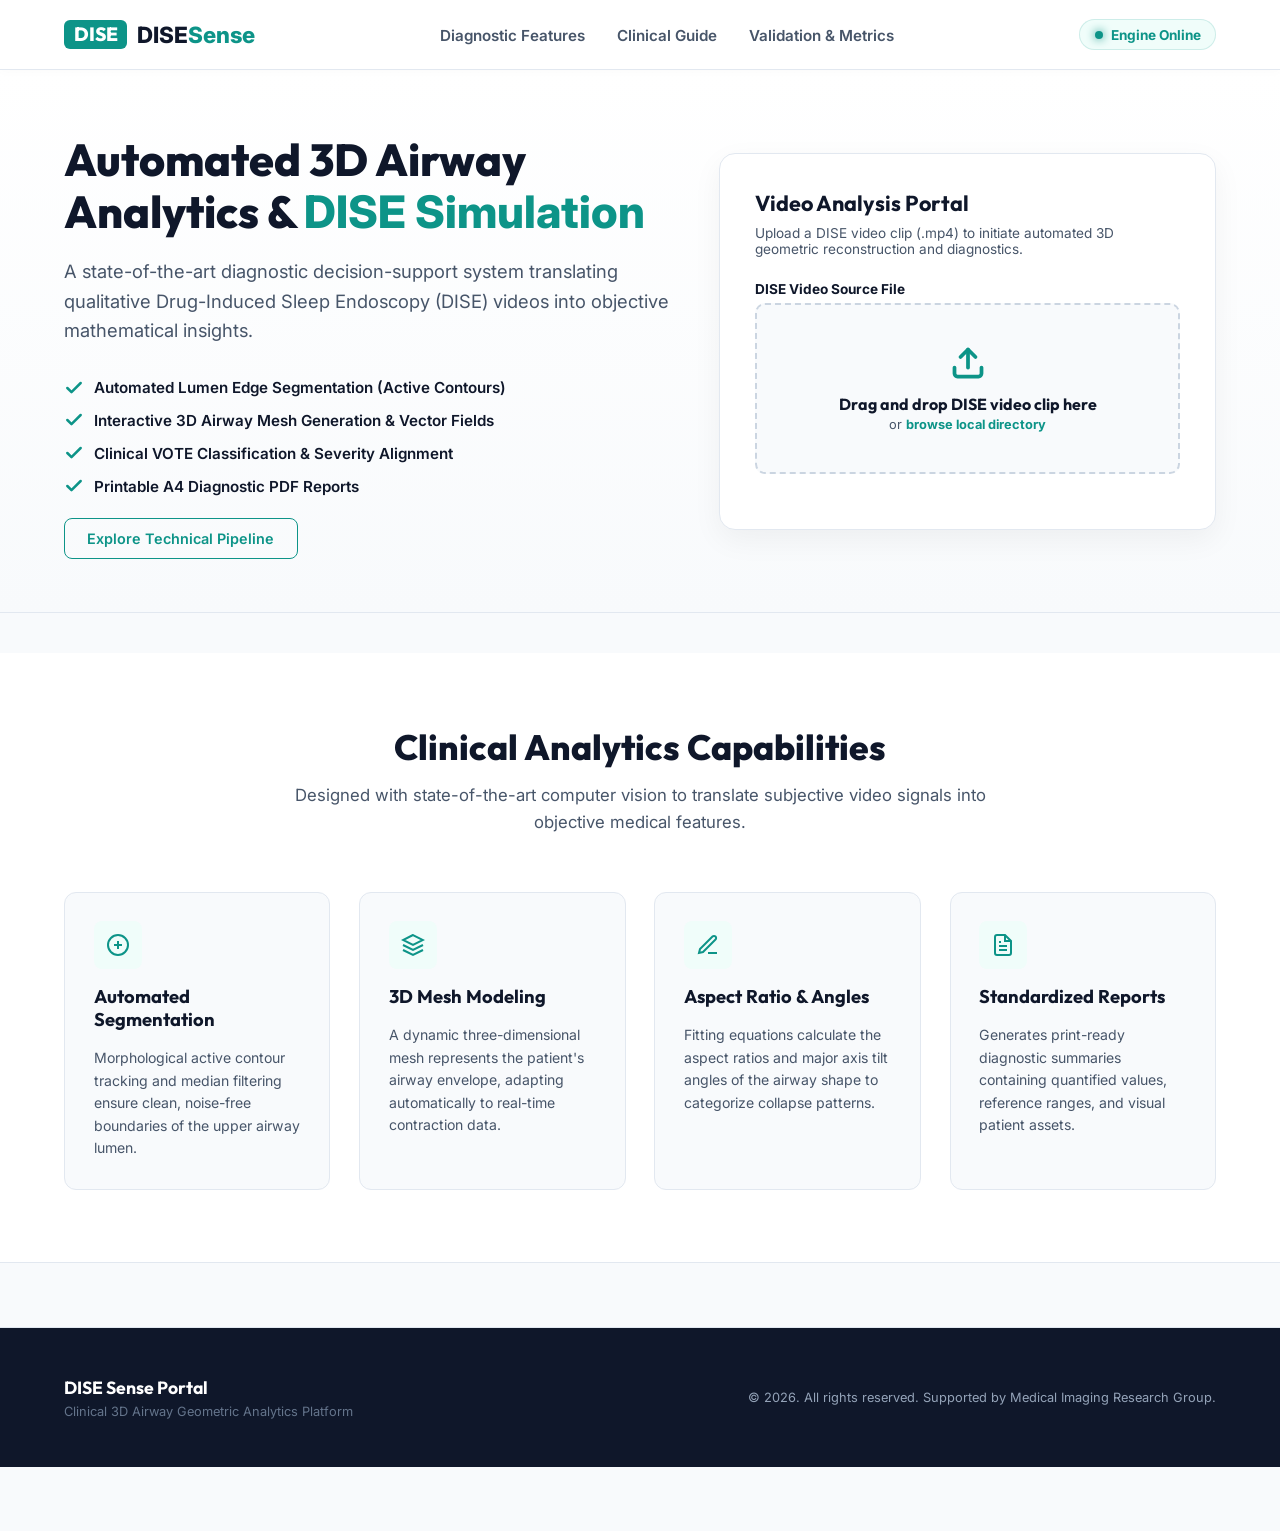
==== index.html @ ac608df7 "First commit" ====
<!DOCTYPE html>
<html lang="en">
<head>
    <meta charset="UTF-8">
    <meta name="viewport" content="width=device-width, initial-scale=1.0">
    <title>DISE Sense - 3D Airway Geometric & Reconstruction Portal</title>
    <!-- Import Google Fonts: Outfit (Brand & Headers) and Inter (Body) -->
    <link href="https://fonts.googleapis.com/css2?family=Outfit:wght@300;400;600;800&family=Inter:wght@300;400;600;700&family=Prompt:wght@300;400;600&display=swap" rel="stylesheet">
    <link rel="stylesheet" href="style.css?v=20260607">
    <!-- Import Three.js and OrbitControls for 3D Rendering -->
    <script src="https://cdnjs.cloudflare.com/ajax/libs/three.js/r128/three.min.js"></script>
    <script src="https://cdn.jsdelivr.net/npm/three@0.128.0/examples/js/controls/OrbitControls.js"></script>
</head>
<body>

    <!-- Header Navbar -->
    <nav class="navbar">
        <div class="container">
            <a href="#" class="logo">
                <div class="logo-icon">DISE</div>
                <div class="logo-text">DISE<span>Sense</span></div>
            </a>
            <ul class="nav-links">
                <li><a href="#services-anchor">Diagnostic Features</a></li>
                <li><a href="visual_guide.html">Clinical Guide</a></li>
                <li><a href="validation.html">Validation & Metrics</a></li>
            </ul>
            <div class="nav-actions">
                <div class="status-badge">
                    <div class="pulse"></div> Engine Online
                </div>
            </div>
        </div>
    </nav>

    <!-- Hero Section with Integrated Upload Calculator -->
    <header class="hero-section">
        <div class="container hero-grid">
            <div class="hero-content">
                <h2>Automated 3D Airway Analytics & <span>DISE Simulation</span></h2>
                <p class="subtitle">
                    A state-of-the-art diagnostic decision-support system translating qualitative Drug-Induced Sleep Endoscopy (DISE) videos into objective mathematical insights.
                </p>
                <ul class="hero-features" style="list-style: none; padding: 0;">
                    <li>
                        <svg width="20" height="20" viewBox="0 0 24 24" fill="none" stroke="currentColor" stroke-width="3" stroke-linecap="round" stroke-linejoin="round">
                            <polyline points="20 6 9 17 4 12"></polyline>
                        </svg>
                        Automated Lumen Edge Segmentation (Active Contours)
                    </li>
                    <li>
                        <svg width="20" height="20" viewBox="0 0 24 24" fill="none" stroke="currentColor" stroke-width="3" stroke-linecap="round" stroke-linejoin="round">
                            <polyline points="20 6 9 17 4 12"></polyline>
                        </svg>
                        Interactive 3D Airway Mesh Generation & Vector Fields
                    </li>
                    <li>
                        <svg width="20" height="20" viewBox="0 0 24 24" fill="none" stroke="currentColor" stroke-width="3" stroke-linecap="round" stroke-linejoin="round">
                            <polyline points="20 6 9 17 4 12"></polyline>
                        </svg>
                        Clinical VOTE Classification & Severity Alignment
                    </li>
                    <li>
                        <svg width="20" height="20" viewBox="0 0 24 24" fill="none" stroke="currentColor" stroke-width="3" stroke-linecap="round" stroke-linejoin="round">
                            <polyline points="20 6 9 17 4 12"></polyline>
                        </svg>
                        Printable A4 Diagnostic PDF Reports
                    </li>
                </ul>
                <div style="margin-top: 1rem;">
                    <a href="#services-anchor" class="btn-outline" style="text-decoration: none;">Explore Technical Pipeline</a>
                </div>
            </div>

            <!-- Upload portal styled as Quote Calculator Card -->
            <div class="calculator-card" id="upload-section">
                <h3>Video Analysis Portal</h3>
                <p class="card-subtitle">Upload a DISE video clip (.mp4) to initiate automated 3D geometric reconstruction and diagnostics.</p>
                
                <div class="form-group">
                    <label>DISE Video Source File</label>
                    <div class="upload-area" id="drop-zone">
                        <div class="upload-icon">
                            <svg width="36" height="36" viewBox="0 0 24 24" fill="none" stroke="currentColor" stroke-width="2.5" stroke-linecap="round" stroke-linejoin="round">
                                <path d="M21 15v4a2 2 0 0 1-2 2H5a2 2 0 0 1-2-2v-4"></path>
                                <polyline points="17 8 12 3 7 8"></polyline>
                                <line x1="12" y1="3" x2="12" y2="15"></line>
                            </svg>
                        </div>
                        <h4>Drag and drop DISE video clip here</h4>
                        <p>or <span>browse local directory</span></p>
                        <input type="file" id="file-input" accept="video/mp4" hidden>
                    </div>
                </div>
            </div>
        </div>
    </header>

    <!-- App Content Wrapper for dynamically shown states -->
    <main class="container" style="margin-top: 2.5rem; margin-bottom: 2.5rem;">
        
        <!-- Processing State Card -->
        <section class="processing-card" id="processing-section">
            <h2 style="text-align: center; margin-bottom: 0.5rem;">Processing DISE Video Scan...</h2>
            <p style="text-align: center; color: var(--text-muted);">Executing morphological contour segmentation, signal smoothing, and 3D mesh calibration.</p>
            
            <div class="progress-container">
                <div class="progress-bar" id="progress-bar"></div>
            </div>

            <ul class="processing-steps">
                <li class="step active" id="step-1">Decompressing video stream and extracting keyframes...</li>
                <li class="step" id="step-2">Scanning dynamic region of interest (ROI) and removing noise artifacts...</li>
                <li class="step" id="step-3">Performing contour tracking, aspect ratio, and angle calculation...</li>
                <li class="step" id="step-4">Compiling 3D mesh segments, generating heatmaps and diagnostic vectors...</li>
            </ul>
        </section>

        <!-- Result Dashboard Card -->
        <section class="result-dashboard" id="result-section">
            <div class="result-header">
                <h2>Clinical Airway Analysis & Visualizations</h2>
                <div style="display: flex; gap: 0.8rem;">
                    <button class="btn-outline" style="border-color: #0d9488; color: #0d9488;" onclick="printReport()">Print Report</button>
                    <button class="btn-primary" onclick="resetApp()">New Analysis</button>
                </div>
            </div>

            <!-- Tab Navigation Bar -->
            <div class="clinical-tabs" id="clinical-tabs">
                <button class="tab-btn active" onclick="switchTab('tab-overview')">2D/3D Comparative View</button>
                <button class="tab-btn" onclick="switchTab('tab-geometry')">Lumen Geometry (Before/After)</button>
                <button class="tab-btn" onclick="switchTab('tab-report')">Geometry Analytics Report</button>
            </div>
            
            <!-- Tab Contents -->
            <div class="tab-contents-container">
                
                <!-- Tab 1: Primary Overview (Comparative 2D/3D View) -->
                <div class="tab-content active" id="tab-overview">
                    <div style="display: grid; grid-template-columns: 1fr 1fr; gap: 1.5rem; margin-bottom: 1.5rem;">
                        <!-- Left: 2D Endoscopy View -->
                        <div class="detail-card" style="background: #ffffff; display: flex; flex-direction: column;">
                            <h3>2D Endoscopy View</h3>
                            <div class="img-wrapper animated-wrapper" style="position: relative; border-radius: 8px; overflow: hidden; background: #000; display: flex; justify-content: center; align-items: center; height: 320px;">
                                <img src="" id="gif-animation" alt="Collapse Sequence" style="height: 100%; width: auto; object-fit: contain;">
                                <div class="img-badge play-badge" style="position: absolute; bottom: 10px; left: 10px; background: rgba(13, 148, 136, 0.95); color: white; padding: 0.3rem 0.8rem; border-radius: 20px; font-size: 0.75rem; font-weight: bold; z-index: 10;">AI 2D Contour Overlay</div>
                            </div>
                            <div style="display: flex; gap: 0.8rem; justify-content: center; margin-top: 1rem; font-size: 0.72rem; flex-wrap: wrap;">
                                <span style="display: flex; align-items: center; gap: 4px; background: #f0fdfa; color: #0f766e; padding: 3px 8px; border-radius: 6px; font-weight: 600; border: 1px solid #ccfbf1;">🟢 Airway Contour</span>
                                <span style="display: flex; align-items: center; gap: 4px; background: #fef9c3; color: #854d0e; padding: 3px 8px; border-radius: 6px; font-weight: 600; border: 1px solid #fef08a;">🟡 Fitted Ellipse</span>
                                <span style="display: flex; align-items: center; gap: 4px; background: #fef2f2; color: #991b1b; padding: 3px 8px; border-radius: 6px; font-weight: 600; border: 1px solid #fca5a5;">🔴 Centroid</span>
                            </div>
                        </div>
                        
                        <!-- Right: 3D Airway View -->
                        <div class="detail-card" style="background: #ffffff; display: flex; flex-direction: column;">
                            <h3>Dynamic 3D Airway Model</h3>
                            <div class="canvas-3d-wrapper">
                                <div id="canvas-3d"></div>
                                <div id="three-slice-info">Active Frame: -</div>
                            </div>
                            <div style="display: grid; grid-template-columns: 1fr 1fr; gap: 0.4rem 0.8rem; margin-top: 1rem; font-size: 0.72rem;">
                                <div style="display: flex; align-items: center; gap: 6px; background: #f8fafc; padding: 3px 6px; border-radius: 4px; border: 1px solid #e2e8f0; font-weight: 500;">
                                    <span style="display: inline-block; width: 10px; height: 10px; border: 1px solid #94a3b8; background: #f1f5f9; border-radius: 2px;"></span>
                                    <span>Max-Open Reference Envelope</span>
                                </div>
                                <div style="display: flex; align-items: center; gap: 6px; background: #f0fdfa; padding: 3px 6px; border-radius: 4px; border: 1px solid #ccfbf1; font-weight: 500;">
                                    <span style="display: inline-block; width: 10px; height: 10px; background: linear-gradient(135deg, #14b8a6, #ef4444); border-radius: 2px;"></span>
                                    <span>Collapse Level Heatmap</span>
                                </div>
                                <div style="display: flex; align-items: center; gap: 6px; background: #ecfeff; padding: 3px 6px; border-radius: 4px; border: 1px solid #a5f3fc; font-weight: 500;">
                                    <span style="display: inline-block; width: 10px; height: 10px; background: #00f5ff; border-radius: 2px; border: 1px solid #00c2cc;"></span>
                                    <span>Current Active Plane (Cyan Ring)</span>
                                </div>
                                <div style="display: flex; align-items: center; gap: 6px; background: #fef2f2; padding: 3px 6px; border-radius: 4px; border: 1px solid #fca5a5; font-weight: 500;">
                                    <span style="display: inline-block; width: 10px; height: 10px; background: #ef4444; border-radius: 2px;"></span>
                                    <span>Collapse Vector Fields</span>
                                </div>
                            </div>
                        </div>
                    </div>
                    
                    <!-- Playback Controls -->
                    <div class="playback-controls">
                        <button id="btn-play-pause">Pause</button>
                        <div style="flex: 1; display: flex; align-items: center; gap: 0.8rem;">
                            <span style="font-size: 0.75rem; color: var(--text-muted); font-family: monospace;" id="time-start">1</span>
                            <input type="range" id="timeline-slider" min="0" max="39" value="0">
                            <span style="font-size: 0.75rem; color: var(--text-muted); font-family: monospace;" id="time-end">40</span>
                        </div>
                        <select id="select-speed">
                            <option value="160">0.5x Playback Speed</option>
                            <option value="80" selected>1.0x Playback Speed</option>
                            <option value="40">2.0x Playback Speed</option>
                        </select>
                    </div>
                    
                    <!-- Bottom Row: Quantitative Metrics Card -->
                    <div style="margin-top: 1.5rem;">
                        <div class="detail-card" style="background: #ffffff; padding: 1.5rem;">
                            <h3>Key Diagnostic Metrics</h3>
                            <div style="display: flex; justify-content: space-between; margin-top: 0.8rem; gap: 1.5rem; flex-wrap: wrap;">
                                <div style="text-align: center; flex: 1; min-width: 150px;">
                                    <div style="font-size: 0.85rem; color: var(--text-muted); font-weight: 600;">Airway Area Reduction</div>
                                    <div id="val-reduction" style="font-size: 2.5rem; font-weight: 800; color: var(--primary); margin-top: 0.4rem;">--%</div>
                                    <div id="val-severity" style="font-size: 0.75rem; margin-top: 8px; border-radius: 4px; padding: 4px 10px; display: inline-block; font-weight: bold;"></div>
                                </div>
                                <div style="text-align: center; flex: 1; min-width: 150px; border-left: 1px solid var(--card-border);">
                                    <div style="font-size: 0.85rem; color: var(--text-muted); font-weight: 600;">Minimum Lumen Area</div>
                                    <div id="val-lumen" style="font-size: 2.5rem; font-weight: 800; color: #0f766e; margin-top: 0.4rem;">-- px²</div>
                                    <div style="font-size: 0.7rem; color: #64748b; margin-top: 8px;">*Calibrated relative to sensor depth</div>
                                </div>
                            </div>
                        </div>
                    </div>
                </div>

                <!-- Tab 2: Lumen Geometry (Before/After Slider) -->
                <div class="tab-content" id="tab-geometry">
                    <div class="dashboard-grid">
                        <div class="visual-column">
                            <div class="detail-card" style="background: #ffffff;">
                                <h3>Cross-Sectional Compare (Before / After)</h3>
                                <div class="slider-wrapper">
                                    <div class="slider-image-container">
                                        <div style="position: absolute; top: 12px; left: 12px; background: rgba(13, 148, 136, 0.95); color: white; z-index: 10; font-weight: bold; padding: 0.3rem 0.8rem; border-radius: 20px; font-size: 0.75rem; backdrop-filter: blur(4px);">
                                            Max Open (ก่อนยุบตัว)
                                        </div>
                                        <div style="position: absolute; top: 12px; right: 12px; background: var(--danger); color: white; z-index: 10; font-weight: bold; padding: 0.3rem 0.8rem; border-radius: 20px; font-size: 0.75rem; backdrop-filter: blur(4px);">
                                            Max Collapse (ขณะยุบตัว)
                                        </div>
                                        <img src="" id="result-img" class="base-image">
                                        <img src="" id="collapse-img" class="collapse-image">
                                        <img src="" id="heatmap-img" class="heatmap-image">
                                        <img src="" id="contour-img" class="contour-image">
                                        <input type="range" min="0" max="100" value="0" class="slider-control" id="xai-slider">
                                        <div class="slider-line"></div>
                                    </div>
                                    <div class="slider-labels">
                                        <span>Max Open (ก่อนยุบตัว)</span>
                                        <span>เลื่อนแกนจับเพื่อเปรียบเทียบลักษณะรูปทรง</span>
                                        <span>Max Collapse (ขณะยุบตัว)</span>
                                    </div>
                                </div>
                                <div style="display: flex; justify-content: center; gap: 1.5rem; font-size: 0.85rem; color: var(--text-muted); margin-top: 1rem;">
                                    <label style="cursor: pointer; display: flex; align-items: center; gap: 0.4rem;">
                                        <input type="checkbox" id="toggle-heatmap" checked style="width: auto;"> Show Depth Heatmap
                                    </label>
                                    <label style="cursor: pointer; display: flex; align-items: center; gap: 0.4rem;">
                                        <input type="checkbox" id="toggle-contour" checked style="width: auto;"> Show Contour & Ellipse
                                    </label>
                                </div>
                            </div>
                        </div>
                        
                        <div class="analysis-column">
                            <div class="detail-card" style="background: #ffffff;">
                                <h3>3-Phase Cross-Section Profiles</h3>
                                <div style="background: var(--bg-light); border: 1px solid var(--card-border); border-radius: 12px; padding: 1rem; margin-top: 0.5rem;">
                                    <div style="display: grid; grid-template-columns: repeat(3, 1fr); gap: 0.6rem; text-align: center;">
                                        <div style="background: #ffffff; border: 1px solid var(--card-border); padding: 0.5rem; border-radius: 8px;">
                                            <div style="font-size: 0.7rem; font-weight: 700; color: #0d9488; margin-bottom: 0.3rem;">Max Open</div>
                                            <div style="width: 100%; aspect-ratio: 1; display: flex; align-items: center; justify-content: center; background: var(--bg-light); border-radius: 6px; border: 1px solid var(--card-border); overflow: hidden;">
                                                <canvas id="canvas-phase-max" width="150" height="150" style="width: 100%; height: 100%;"></canvas>
                                            </div>
                                            <div id="phase-area-max" style="font-size: 0.8rem; font-weight: bold; color: #0d9488; margin-top: 0.4rem; font-family: monospace;">-- px²</div>
                                        </div>
                                        <div style="background: #ffffff; border: 1px solid var(--card-border); padding: 0.5rem; border-radius: 8px;">
                                            <div style="font-size: 0.7rem; font-weight: 700; color: #d97706; margin-bottom: 0.3rem;">Transition</div>
                                            <div style="width: 100%; aspect-ratio: 1; display: flex; align-items: center; justify-content: center; background: var(--bg-light); border-radius: 6px; border: 1px solid var(--card-border); overflow: hidden;">
                                                <canvas id="canvas-phase-mid" width="150" height="150" style="width: 100%; height: 100%;"></canvas>
                                            </div>
                                            <div id="phase-area-mid" style="font-size: 0.8rem; font-weight: bold; color: #d97706; margin-top: 0.4rem; font-family: monospace;">-- px²</div>
                                        </div>
                                        <div style="background: #ffffff; border: 1px solid var(--card-border); padding: 0.5rem; border-radius: 8px;">
                                            <div style="font-size: 0.7rem; font-weight: 700; color: var(--danger); margin-bottom: 0.3rem;">Max Collapse</div>
                                            <div style="width: 100%; aspect-ratio: 1; display: flex; align-items: center; justify-content: center; background: var(--bg-light); border-radius: 6px; border: 1px solid var(--card-border); overflow: hidden;">
                                                <canvas id="canvas-phase-min" width="150" height="150" style="width: 100%; height: 100%;"></canvas>
                                            </div>
                                            <div id="phase-area-min" style="font-size: 0.8rem; font-weight: bold; color: var(--danger); margin-top: 0.4rem; font-family: monospace;">-- px²</div>
                                        </div>
                                    </div>
                                </div>
                            </div>
                            
                            <!-- Area Signal Canvas -->
                            <div class="detail-card" style="background: #ffffff; margin-top: 1rem;">
                                <h3>Lumen Area Breathing Signal</h3>
                                <div style="background: var(--bg-light); border: 1px solid var(--card-border); border-radius: 12px; padding: 1rem; margin-top: 0.5rem;">
                                    <div style="position: relative; width: 100%; height: 120px; background: #ffffff; border: 1px solid var(--card-border); border-radius: 6px;">
                                        <canvas id="canvas-breathing-signal" style="width: 100%; height: 100%; display: block;"></canvas>
                                    </div>
                                    <div style="display: flex; justify-content: space-between; font-size: 0.72rem; color: var(--text-muted); margin-top: 0.5rem; font-family: monospace;">
                                        <span style="font-weight: bold; color: #0d9488;">Expiration (Open)</span>
                                        <span>Frame: <strong id="signal-active-frame" style="color: var(--primary);">1</strong> / 40</span>
                                        <span style="font-weight: bold; color: var(--danger);">Inspiration (Collapse)</span>
                                    </div>
                                </div>
                            </div>
                        </div>
                    </div>
                </div>

                <!-- Tab 3: Clinical Report & Academic Reasoning -->
                <div class="tab-content" id="tab-report">
                    <div id="borderline-warning" class="warning-alert" style="display: none; background: #fffbeb; border: 1px solid #f59e0b; color: #b45309; padding: 1rem; border-radius: 8px; font-size: 0.85rem; margin-bottom: 1.5rem; font-weight: bold;">
                        ⚠️ ข้อควรระวังทางเรขาคณิต: ค่าความเชื่อมั่นต่ำกว่า 60% สรีระทางเดินหายใจอาจก้ำกึ่งหรือมีรูปร่างไม่ชัดเจน กรุณาประเมินตามประเด็นของแพทย์
                    </div>
                    
                    <div class="dashboard-grid">
                        <div class="analysis-column" style="display: flex; flex-direction: column; gap: 1.5rem;">
                            <!-- Classification Results -->
                            <div class="detail-card" style="border-left: 4px solid var(--primary); background: #ffffff;">
                                <h3>Geometric Classification</h3>
                                <div class="collapse-type" id="geom-collapse-type">Concentric</div>
                                <div class="confidence-bar-container">
                                    <div class="confidence-value" id="geom-confidence-value">AI Confidence: 0%</div>
                                    <div class="mini-progress-bg">
                                        <div class="mini-progress-fill" id="geom-progress-fill"></div>
                                    </div>
                                </div>
                            </div>
                            
                            <!-- Area reduction table -->
                            <div class="detail-card" style="background: #ffffff;">
                                <h3>Quantitative Airway Summary</h3>
                                <div style="display: flex; flex-direction: column; gap: 0.6rem; font-size: 0.88rem; margin-top: 0.5rem;">
                                    <div style="display: flex; justify-content: space-between; border-bottom: 1px solid var(--card-border); padding-bottom: 0.4rem;">
                                        <span style="color: var(--text-muted); font-weight: 500;">Airway Area Reduction:</span>
                                        <strong id="val-reduction-report" style="color: var(--primary);">--%</strong>
                                    </div>
                                    <div style="display: flex; justify-content: space-between; padding-bottom: 0.4rem;">
                                        <span style="color: var(--text-muted); font-weight: 500;">Minimum Lumen Area:</span>
                                        <strong id="val-lumen-report" style="color: #0f766e;">-- px²</strong>
                                    </div>
                                </div>
                            </div>

                            <!-- Clinical Database Reference Comparison -->
                            <div class="detail-card" id="clinical-reference-card" style="display: none; border-left: 4px solid #0f766e; background: #ffffff; padding: 1.2rem;">
                                <h3>Physician Consensus Comparison</h3>
                                <p class="card-subtitle" style="margin-bottom: 0.8rem; font-size: 0.75rem;">เปรียบเทียบผลลัพธ์คำนวณจริงของ AI กับประวัติเฉลยของแพทย์ (Gold Standard)</p>
                                <div style="display: flex; flex-direction: column; gap: 0.5rem; font-size: 0.85rem;">
                                    <div style="display: flex; justify-content: space-between; border-bottom: 1px dashed #e2e8f0; padding-bottom: 0.3rem;">
                                        <span style="color: var(--text-muted);">ผลแพทย์ (Physicians VOTE):</span>
                                        <strong id="ref-physician-class" style="color: #0f766e;">--</strong>
                                    </div>
                                    <div style="display: flex; justify-content: space-between; border-bottom: 1px dashed #e2e8f0; padding-bottom: 0.3rem;">
                                        <span style="color: var(--text-muted);">ระดับความรุนแรง (Severity):</span>
                                        <strong id="ref-physician-degree" style="color: #0f766e;">--</strong>
                                    </div>
                                    <div style="display: flex; justify-content: space-between; border-bottom: 1px dashed #e2e8f0; padding-bottom: 0.3rem;">
                                        <span style="color: var(--text-muted);">สัดส่วนบีบตีบ (GT Reduction):</span>
                                        <strong id="ref-physician-reduction" style="color: #0f766e;">--%</strong>
                                    </div>
                                    <div style="display: flex; flex-direction: column; gap: 0.3rem; margin-top: 0.4rem; background: #f0fdfa; border: 1px solid #ccfbf1; padding: 0.6rem; border-radius: 6px;">
                                        <span style="font-weight: 600; font-size: 0.75rem; color: #0f766e;">🩺 บันทึกทางคลินิกอ้างอิง:</span>
                                        <p id="ref-physician-reasoning" style="font-size: 0.75rem; line-height: 1.4; color: #1e293b; margin: 0; white-space: pre-line;"></p>
                                    </div>
                                </div>
                            </div>

                            <div class="detail-card" id="clinical-reference-empty" style="border-left: 4px solid #94a3b8; background: #ffffff; padding: 1.2rem;">
                                <h3>Physician Consensus Comparison</h3>
                                <p class="card-subtitle" style="margin-bottom: 0.4rem; font-size: 0.75rem;">เปรียบเทียบผลลัพธ์คำนวณจริงของ AI กับประวัติเฉลยของแพทย์</p>
                                <div style="background: #f8fafc; border: 1px solid #e2e8f0; border-radius: 6px; padding: 0.8rem; text-align: center; font-size: 0.8rem; color: #64748b;">
                                    👤 เคสคนไข้ใหม่ (ไม่อยู่ในระบบสแกนฐานข้อมูล 30 เคสอ้างอิง)
                                </div>
                            </div>
                        </div>

                        <!-- Academic Reasoning Card -->
                        <div class="analysis-column">
                            <div class="detail-card reasoning-card" style="background: var(--primary-light); border: 1px solid rgba(13, 148, 136, 0.2); min-height: 250px; display: flex; flex-direction: column; height: 100%;">
                                <h3>Geometric Rationale</h3>
                                <p id="clinical-reasoning" class="reasoning-text" style="white-space: pre-line; line-height: 1.6; font-size: 0.92rem; color: var(--text-dark); flex: 1;">รอการวิเคราะห์...</p>
                            </div>
                        </div>
                    </div>

                    <!-- Print CTA Button -->
                    <div style="margin-top: 2rem; text-align: center;">
                        <button class="btn-primary" onclick="printReport()" style="width: 100%; max-width: 450px; padding: 1.1rem; font-size: 1.05rem;">
                            <svg width="20" height="20" viewBox="0 0 24 24" fill="none" stroke="currentColor" stroke-width="2.5" stroke-linecap="round" stroke-linejoin="round" style="margin-right: 0.4rem;">
                                <polyline points="6 9 6 2 18 2 18 9"></polyline>
                                <path d="M6 18H4a2 2 0 0 1-2-2v-5a2 2 0 0 1 2-2h16a2 2 0 0 1 2 2v5a2 2 0 0 1-2 2h-2"></path>
                                <rect x="6" y="14" width="12" height="8"></rect>
                            </svg>
                            Print Official Clinical Report (A4)
                        </button>
                    </div>
                </div>
            </div>
        </section>
    </main>

    <!-- Capabilities / Services Section inspired by SparkleClean -->
    <section class="services-section" id="services-anchor">
        <div class="container">
            <div class="section-header">
                <h2>Clinical Analytics Capabilities</h2>
                <p>Designed with state-of-the-art computer vision to translate subjective video signals into objective medical features.</p>
            </div>
            
            <div class="services-grid">
                <!-- Card 1 -->
                <div class="service-card">
                    <div class="service-icon-box">
                        <svg width="24" height="24" viewBox="0 0 24 24" fill="none" stroke="currentColor" stroke-width="2">
                            <circle cx="12" cy="12" r="10"></circle>
                            <line x1="12" y1="8" x2="12" y2="16"></line>
                            <line x1="8" y1="12" x2="16" y2="12"></line>
                        </svg>
                    </div>
                    <h3>Automated Segmentation</h3>
                    <p>Morphological active contour tracking and median filtering ensure clean, noise-free boundaries of the upper airway lumen.</p>
                </div>
                
                <!-- Card 2 -->
                <div class="service-card">
                    <div class="service-icon-box">
                        <svg width="24" height="24" viewBox="0 0 24 24" fill="none" stroke="currentColor" stroke-width="2">
                            <polygon points="12 2 2 7 12 12 22 7 12 2"></polygon>
                            <polyline points="2 17 12 22 22 17"></polyline>
                            <polyline points="2 12 12 17 22 12"></polyline>
                        </svg>
                    </div>
                    <h3>3D Mesh Modeling</h3>
                    <p>A dynamic three-dimensional mesh represents the patient's airway envelope, adapting automatically to real-time contraction data.</p>
                </div>
                
                <!-- Card 3 -->
                <div class="service-card">
                    <div class="service-icon-box">
                        <svg width="24" height="24" viewBox="0 0 24 24" fill="none" stroke="currentColor" stroke-width="2">
                            <path d="M12 20h9"></path>
                            <path d="M16.5 3.5a2.121 2.121 0 0 1 3 3L7 19l-4 1 1-4L16.5 3.5z"></path>
                        </svg>
                    </div>
                    <h3>Aspect Ratio & Angles</h3>
                    <p>Fitting equations calculate the aspect ratios and major axis tilt angles of the airway shape to categorize collapse patterns.</p>
                </div>
                
                <!-- Card 4 -->
                <div class="service-card">
                    <div class="service-icon-box">
                        <svg width="24" height="24" viewBox="0 0 24 24" fill="none" stroke="currentColor" stroke-width="2">
                            <path d="M14 2H6a2 2 0 0 0-2 2v16a2 2 0 0 0 2 2h12a2 2 0 0 0 2-2V8z"></path>
                            <polyline points="14 2 14 8 20 8"></polyline>
                            <line x1="16" y1="13" x2="8" y2="13"></line>
                            <line x1="16" y1="17" x2="8" y2="17"></line>
                            <polyline points="10 9 9 9 8 9"></polyline>
                        </svg>
                    </div>
                    <h3>Standardized Reports</h3>
                    <p>Generates print-ready diagnostic summaries containing quantified values, reference ranges, and visual patient assets.</p>
                </div>
            </div>
        </div>
    </section>

    <!-- Footer Section -->
    <footer class="footer">
        <div class="container">
            <div>
                <p style="font-weight: bold; color: white; margin-bottom: 0.3rem; font-size: 1.1rem; font-family: 'Outfit', sans-serif;">DISE Sense Portal</p>
                <p style="font-size: 0.8rem; color: #64748b;">Clinical 3D Airway Geometric Analytics Platform</p>
            </div>
            <div>
                <p style="font-size: 0.8rem;">&copy; 2026. All rights reserved. Supported by Medical Imaging Research Group.</p>
            </div>
        </div>
    </footer>

    <!-- Official Printable Diagnostic Report (Hidden on Screen, Visible on Print) -->
    <div id="printable-report-area" class="printable-only">
        <div class="print-header">
            <div class="print-logo" style="font-size: 1.5rem; font-weight: bold; border: 2px solid #000; padding: 2px 8px; font-family: monospace; letter-spacing: 1px;">DISE SENSE</div>
            <div class="print-title">
                <h1>DISE Airway Geometric Analysis Report</h1>
                <p>รายงานผลการตรวจทางเดินหายใจส่องกล้องขณะหลับ (Drug-Induced Sleep Endoscopy)</p>
            </div>
        </div>
        
        <hr class="print-divider">
        
        <div class="print-section">
            <h3>ข้อมูลผลการวิเคราะห์ทางเรขาคณิต (Airway Geometric Analysis)</h3>
            <table class="print-table">
                <tr>
                    <th>ดัชนีชี้วัดเชิงคำนวณ (Automated Metric)</th>
                    <th>ผลลัพธ์ (Value)</th>
                    <th>เกณฑ์อ้างอิงทางคลินิก (Reference Range)</th>
                </tr>
                <tr>
                    <td><b>เปอร์เซ็นต์การตีบแคบของช่องลม (Airway Reduction)</b></td>
                    <td id="print-val-reduction" style="font-weight: bold; font-size: 1.15rem; color: #dc2626;">--%</td>
                    <td>Mild: &lt;50% | Partial: 50-75% | Severe: &gt;75%</td>
                </tr>
                <tr>
                    <td><b>พื้นที่ช่องลมที่แคบที่สุด (Min Lumen Area)</b></td>
                    <td id="print-val-lumen" style="font-weight: bold; font-size: 1.1rem;">-- px²</td>
                    <td>อ้างอิงตามระดับความลึกเซนเซอร์กล้อง</td>
                </tr>
                <tr>
                    <td><b>การวินิจฉัยเชิงเรขาคณิต (Geometric Classification)</b></td>
                    <td id="print-geom-type" style="font-weight: bold; font-size: 1.15rem; color: #1e3a8a;">--</td>
                    <td>Concentric / AP / Lateral</td>
                </tr>
                <tr>
                    <td><b>ระดับความรุนแรงของการอุดกั้น (Obstruction Severity)</b></td>
                    <td id="print-val-severity" style="font-weight: bold; font-size: 1.15rem; color: #dc2626;">--</td>
                    <td>ประเมินจากอัตราการยุบตัวของช่องลม</td>
                </tr>
            </table>
        </div>
        
        <div class="print-section print-images-section">
            <h3>ภาพจำลองวินิจฉัยทางเรขาคณิต (Visual Clinical Evidences)</h3>
            <div class="print-images-grid" style="display: flex; gap: 1.5rem; justify-content: center; margin-top: 0.5rem;">
                <div class="print-img-box" style="text-align: center; border: 1px solid #ddd; padding: 0.5rem; border-radius: 4px; width: 45%;">
                    <p style="margin: 0 0 0.4rem 0; font-size: 0.8rem; font-weight: bold;">ภาพตัดขวางช่วงตีบตันที่สุด (Narrowest Frame Contour)</p>
                    <img id="print-contour-img" src="" alt="Narrowest Frame Contour" style="width: 100%; max-width: 200px; height: auto;">
                </div>
                <div class="print-img-box" style="text-align: center; border: 1px solid #ddd; padding: 0.5rem; border-radius: 4px; width: 45%;">
                    <p style="margin: 0 0 0.4rem 0; font-size: 0.8rem; font-weight: bold;">ภาพวิเคราะห์ความลึก (Depth Heatmap)</p>
                    <img id="print-heatmap-img" src="" alt="Depth Heatmap" style="width: 100%; max-width: 200px; height: auto;">
                </div>
            </div>
        </div>

        <div class="print-footer" style="margin-top: 3.5rem; display: flex; justify-content: space-between; align-items: flex-end; font-size: 0.85rem;">
            <div class="print-date-info" style="line-height: 1.6;">
                <p style="margin: 0;">วันที่พิมพ์รายงาน: <span id="print-report-date">--/--/----</span></p>
                <p style="margin: 0;">ระบบวิเคราะห์และสร้างภาพสรุป: DISE Sense AI Engine</p>
            </div>
        </div>
    </div>

    <script src="script.js?v=20260607"></script>
</body>
</html>
---- style.css ----
:root {
    --primary: #0d9488; /* SparkleClean Fresh Teal */
    --primary-hover: #0f766e;
    --primary-light: #f0fdfa; /* Soft teal background */
    --primary-glow: rgba(13, 148, 136, 0.15);
    
    --accent: #f59e0b; /* SparkleClean CTA Gold/Orange */
    --accent-hover: #d97706;
    
    --bg-light: #f8fafc; /* Light gray base */
    --bg-white: #ffffff;
    --card-border: #e2e8f0;
    
    --text-dark: #0f172a; /* Dark text */
    --text-muted: #475569; /* Muted gray */
    
    --success: #0d9488;
    --danger: #ef4444;
}

* {
    margin: 0;
    padding: 0;
    box-sizing: border-box;
    font-family: 'Inter', 'Prompt', sans-serif;
}

body {
    background-color: var(--bg-light);
    color: var(--text-dark);
    min-height: 100vh;
    overflow-x: hidden;
    position: relative;
    padding-bottom: 4rem;
}

/* Typography styles matching Colorlib SparkleClean */
h1, h2, h3, h4, .brand-logo {
    font-family: 'Outfit', 'Prompt', sans-serif;
    color: var(--text-dark);
}

.container {
    width: 100%;
    max-width: 1200px;
    margin: 0 auto;
    padding: 0 1.5rem;
}

/* Header & Navbar Section */
.navbar {
    background-color: var(--bg-white);
    border-bottom: 1px solid var(--card-border);
    padding: 1.2rem 0;
    position: sticky;
    top: 0;
    z-index: 100;
    box-shadow: 0 2px 10px rgba(0,0,0,0.02);
}

.navbar .container {
    display: flex;
    justify-content: space-between;
    align-items: center;
}

.navbar .logo {
    display: flex;
    align-items: center;
    gap: 0.6rem;
    text-decoration: none;
}

.navbar .logo-icon {
    background-color: var(--primary);
    color: var(--bg-white);
    font-family: 'Outfit', sans-serif;
    font-weight: 800;
    padding: 0.3rem 0.6rem;
    border-radius: 6px;
    font-size: 1.2rem;
    line-height: 1;
}

.navbar .logo-text {
    font-size: 1.4rem;
    font-weight: 800;
    color: var(--text-dark);
}

.navbar .logo-text span {
    color: var(--primary);
}

.nav-links {
    display: flex;
    gap: 2rem;
    align-items: center;
    list-style: none;
}

.nav-links a {
    text-decoration: none;
    color: var(--text-muted);
    font-weight: 600;
    font-size: 0.95rem;
    transition: color 0.3s ease;
}

.nav-links a:hover {
    color: var(--primary);
}

.nav-actions {
    display: flex;
    align-items: center;
    gap: 1rem;
}

/* Status Badge */
.status-badge {
    display: flex;
    align-items: center;
    gap: 0.5rem;
    background: var(--primary-light);
    color: var(--primary);
    padding: 0.4rem 0.9rem;
    border-radius: 50px;
    font-size: 0.85rem;
    font-weight: 700;
    border: 1px solid rgba(13, 148, 136, 0.15);
}

.pulse {
    width: 8px;
    height: 8px;
    background-color: var(--primary);
    border-radius: 50%;
    box-shadow: 0 0 10px var(--primary);
    animation: pulsing 2s infinite;
}

@keyframes pulsing {
    0% { transform: scale(0.95); box-shadow: 0 0 0 0 rgba(13, 148, 136, 0.7); }
    70% { transform: scale(1); box-shadow: 0 0 0 8px rgba(13, 148, 136, 0); }
    100% { transform: scale(0.95); box-shadow: 0 0 0 0 rgba(13, 148, 136, 0); }
}

/* Buttons style matching SparkleClean */
.btn-primary {
    background-color: var(--accent);
    color: var(--bg-white);
    border: none;
    padding: 0.8rem 1.6rem;
    border-radius: 8px;
    font-weight: 700;
    font-size: 0.95rem;
    cursor: pointer;
    transition: all 0.3s ease;
    box-shadow: 0 4px 12px rgba(245, 158, 11, 0.2);
    display: inline-flex;
    align-items: center;
    justify-content: center;
    gap: 0.5rem;
}

.btn-primary:hover {
    background-color: var(--accent-hover);
    transform: translateY(-2px);
    box-shadow: 0 6px 15px rgba(245, 158, 11, 0.3);
}

.btn-outline {
    background: transparent;
    color: var(--primary);
    border: 1px solid var(--primary);
    padding: 0.7rem 1.4rem;
    border-radius: 8px;
    cursor: pointer;
    font-weight: 600;
    font-size: 0.9rem;
    transition: all 0.3s ease;
}

.btn-outline:hover {
    background: var(--primary);
    color: var(--bg-white);
    box-shadow: 0 4px 12px var(--primary-glow);
}

/* Hero Section style matching SparkleClean */
.hero-section {
    padding: 4rem 0;
    background: linear-gradient(180deg, var(--bg-white) 0%, var(--bg-light) 100%);
    position: relative;
    border-bottom: 1px solid var(--card-border);
}

.hero-grid {
    display: grid;
    grid-template-columns: 1.1fr 0.9fr;
    gap: 3rem;
    align-items: center;
}

@media (max-width: 900px) {
    .hero-grid {
        grid-template-columns: 1fr;
        gap: 2rem;
    }
}

.hero-content h2 {
    font-size: 2.8rem;
    line-height: 1.15;
    font-weight: 800;
    margin-bottom: 1.2rem;
    color: var(--text-dark);
}

.hero-content h2 span {
    color: var(--primary);
}

.hero-content .subtitle {
    font-size: 1.15rem;
    line-height: 1.6;
    color: var(--text-muted);
    margin-bottom: 2rem;
}

.hero-features {
    display: flex;
    flex-direction: column;
    gap: 0.8rem;
    margin-bottom: 2rem;
}

.hero-features li {
    display: flex;
    align-items: center;
    gap: 0.6rem;
    font-size: 0.95rem;
    font-weight: 600;
    color: var(--text-dark);
}

.hero-features li svg {
    color: var(--primary);
}

/* Interactive Calculator styled Card (Uploader) */
.calculator-card {
    background-color: var(--bg-white);
    border: 1px solid var(--card-border);
    border-radius: 16px;
    padding: 2.2rem;
    box-shadow: 0 10px 30px rgba(0, 0, 0, 0.05);
}

.calculator-card h3 {
    font-size: 1.35rem;
    margin-bottom: 0.5rem;
    font-weight: bold;
}

.calculator-card .card-subtitle {
    font-size: 0.85rem;
    color: var(--text-muted);
    margin-bottom: 1.5rem;
}

.calculator-card .form-group {
    margin-bottom: 1.2rem;
}

.calculator-card label {
    display: block;
    font-size: 0.85rem;
    font-weight: bold;
    color: var(--text-dark);
    margin-bottom: 0.4rem;
}

.calculator-card select, .calculator-card input[type="text"] {
    width: 100%;
    padding: 0.75rem;
    border: 1px solid var(--card-border);
    border-radius: 8px;
    background-color: var(--bg-light);
    color: var(--text-dark);
    font-weight: 600;
    font-size: 0.9rem;
    outline: none;
    transition: all 0.3s ease;
}

.calculator-card select:focus {
    border-color: var(--primary);
    background-color: var(--bg-white);
    box-shadow: 0 0 0 3px rgba(13, 148, 136, 0.15);
}

/* Drag-and-drop zone */
.upload-area {
    border: 2px dashed #cbd5e1;
    border-radius: 10px;
    padding: 2.5rem 1.5rem;
    text-align: center;
    cursor: pointer;
    transition: all 0.3s ease;
    background: var(--bg-light);
}

.upload-area:hover, .upload-area.dragover {
    border-color: var(--primary);
    background: var(--primary-light);
    box-shadow: 0 0 15px rgba(13, 148, 136, 0.08);
}

.upload-icon {
    color: var(--primary);
    margin-bottom: 0.8rem;
    display: flex;
    justify-content: center;
}

.upload-area h4 {
    font-size: 1rem;
    font-weight: bold;
    margin-bottom: 0.2rem;
}

.upload-area p {
    font-size: 0.8rem;
    color: var(--text-muted);
}

.upload-area p span {
    color: var(--primary);
    font-weight: bold;
}

/* Services section style matching SparkleClean */
.services-section {
    padding: 4.5rem 0;
    background-color: var(--bg-white);
    border-bottom: 1px solid var(--card-border);
}

.section-header {
    text-align: center;
    max-width: 700px;
    margin: 0 auto 3.5rem auto;
}

.section-header h2 {
    font-size: 2.2rem;
    font-weight: 800;
    margin-bottom: 0.8rem;
}

.section-header p {
    color: var(--text-muted);
    font-size: 1.05rem;
    line-height: 1.6;
}

.services-grid {
    display: grid;
    grid-template-columns: repeat(auto-fit, minmax(260px, 1fr));
    gap: 1.8rem;
}

.service-card {
    background-color: var(--bg-light);
    border: 1px solid var(--card-border);
    border-radius: 12px;
    padding: 1.8rem;
    transition: all 0.3s ease;
    display: flex;
    flex-direction: column;
    gap: 1rem;
}

.service-card:hover {
    background-color: var(--bg-white);
    transform: translateY(-5px);
    box-shadow: 0 10px 25px rgba(0,0,0,0.03);
    border-color: var(--primary);
}

.service-icon-box {
    background-color: var(--primary-light);
    color: var(--primary);
    width: 48px;
    height: 48px;
    border-radius: 8px;
    display: flex;
    align-items: center;
    justify-content: center;
}

.service-card h3 {
    font-size: 1.15rem;
    font-weight: 700;
}

.service-card p {
    font-size: 0.88rem;
    line-height: 1.6;
    color: var(--text-muted);
}

/* Slider Section styled like Before & After */
.before-after-section {
    padding: 4.5rem 0;
    background-color: var(--bg-light);
    border-bottom: 1px solid var(--card-border);
}

/* Processing Glass Card styling */
.processing-card {
    background-color: var(--bg-white);
    border: 1px solid var(--card-border);
    border-radius: 16px;
    padding: 2.5rem;
    box-shadow: 0 10px 30px rgba(0, 0, 0, 0.05);
    display: none;
    opacity: 0;
    transform: translateY(15px);
    transition: opacity 0.5s ease, transform 0.5s ease;
}

.processing-card.active {
    display: block;
    opacity: 1;
    transform: translateY(0);
}

.progress-container {
    width: 100%;
    height: 8px;
    background: var(--card-border);
    border-radius: 4px;
    margin: 2rem 0;
    overflow: hidden;
}

.progress-bar {
    width: 0%;
    height: 100%;
    background: linear-gradient(90deg, var(--primary), #06b6d4);
    transition: width 0.3s ease;
}

.processing-steps {
    list-style: none;
    color: var(--text-muted);
}

.processing-steps .step {
    margin: 1rem 0;
    padding-left: 1.8rem;
    position: relative;
    opacity: 0.5;
    font-size: 0.9rem;
    transition: all 0.3s ease;
}

.processing-steps .step::before {
    content: '';
    position: absolute;
    left: 0;
    top: 6px;
    width: 10px;
    height: 10px;
    border-radius: 50%;
    background: var(--text-muted);
}

.processing-steps .step.active {
    color: var(--text-dark);
    opacity: 1;
    font-weight: 700;
}

.processing-steps .step.active::before {
    background: var(--primary);
    box-shadow: 0 0 8px var(--primary-glow);
}

.processing-steps .step.completed {
    opacity: 0.7;
}

.processing-steps .step.completed::before {
    background: var(--primary);
}

/* Results Dashboard Card */
.result-dashboard {
    background-color: var(--bg-white);
    border: 1px solid var(--card-border);
    border-radius: 16px;
    padding: 2.2rem;
    box-shadow: 0 10px 30px rgba(0, 0, 0, 0.05);
    display: none;
    opacity: 0;
    transform: translateY(15px);
    transition: opacity 0.5s ease, transform 0.5s ease;
    margin-top: 2rem;
}

.result-dashboard.active {
    display: block;
    opacity: 1;
    transform: translateY(0);
}

.result-header {
    display: flex;
    justify-content: space-between;
    align-items: center;
    margin-bottom: 2rem;
    gap: 1rem;
    flex-wrap: wrap;
}

.result-header h2 {
    font-size: 1.5rem;
    font-weight: 800;
}

/* Tab Navigation */
.clinical-tabs {
    display: flex;
    gap: 0.4rem;
    border-bottom: 2px solid var(--card-border);
    margin-bottom: 2rem;
    flex-wrap: wrap;
}

.tab-btn {
    background: transparent;
    border: none;
    color: var(--text-muted);
    padding: 0.8rem 1.4rem;
    font-size: 0.95rem;
    font-weight: 700;
    cursor: pointer;
    border-bottom: 3px solid transparent;
    transition: all 0.3s ease;
    border-radius: 6px 6px 0 0;
}

.tab-btn:hover {
    color: var(--text-dark);
    background: var(--bg-light);
}

.tab-btn.active {
    color: var(--primary);
    border-bottom-color: var(--primary);
    background: var(--primary-light);
}

.tab-content {
    display: none;
}

.tab-content.active {
    display: block;
    animation: fadeInTab 0.4s ease;
}

@keyframes fadeInTab {
    from { opacity: 0; transform: translateY(8px); }
    to { opacity: 1; transform: translateY(0); }
}

.dashboard-grid {
    display: grid;
    grid-template-columns: 1.2fr 0.8fr;
    gap: 2rem;
}

@media (max-width: 850px) {
    .dashboard-grid {
        grid-template-columns: 1fr;
    }
}

.detail-card {
    background: var(--bg-light);
    border: 1px solid var(--card-border);
    border-radius: 12px;
    padding: 1.5rem;
    box-shadow: none;
}

.detail-card h3 {
    font-size: 0.95rem;
    font-weight: bold;
    color: var(--text-dark);
    margin-bottom: 0.8rem;
}

/* Interactive Slider */
.slider-wrapper {
    position: relative;
    border-radius: 10px;
    overflow: hidden;
    border: 1px solid var(--card-border);
    background: #000;
}

.slider-image-container {
    position: relative;
    height: 320px;
    width: 100%;
    display: flex;
    justify-content: center;
    align-items: center;
}

.slider-image-container img {
    height: 100%;
    max-width: none;
    object-fit: contain;
}

.base-image {
    position: absolute;
    z-index: 1;
}

.heatmap-image, .contour-image, .collapse-image {
    position: absolute;
    clip-path: polygon(50% 0, 100% 0, 100% 100%, 50% 100%);
    transition: opacity 0.3s ease;
}

.collapse-image { z-index: 2; }
.heatmap-image { z-index: 3; }
.contour-image { z-index: 4; pointer-events: none; }

.slider-control {
    position: absolute;
    -webkit-appearance: none;
    appearance: none;
    width: 100%;
    height: 100%;
    background: transparent;
    outline: none;
    margin: 0;
    z-index: 10;
    top: 0; left: 0;
    cursor: col-resize;
}

.slider-control::-webkit-slider-thumb {
    -webkit-appearance: none;
    appearance: none;
    width: 40px;
    height: 340px;
    background: transparent;
    cursor: col-resize;
}

.slider-control::-moz-range-thumb {
    width: 40px;
    height: 340px;
    background: transparent;
    border: none;
    cursor: col-resize;
}

.slider-line {
    position: absolute;
    width: 3px;
    height: 100%;
    background: var(--bg-white);
    z-index: 4;
    left: 50%;
    top: 0;
    pointer-events: none;
    box-shadow: 0 0 8px rgba(0,0,0,0.4);
    display: flex;
    justify-content: center;
    align-items: center;
}

.slider-line::after {
    content: '↔';
    background: var(--bg-white);
    color: var(--primary);
    width: 32px; height: 32px;
    border-radius: 50%;
    display: flex; justify-content: center; align-items: center;
    font-weight: bold;
    box-shadow: 0 2px 6px rgba(0,0,0,0.3);
}

.slider-labels {
    display: flex;
    justify-content: space-between;
    padding: 0.6rem 1rem;
    background: #0f172a;
    font-size: 0.75rem;
    color: #94a3b8;
    font-weight: bold;
}

/* 3D Viewport Styling */
.canvas-3d-wrapper {
    position: relative;
    width: 100%;
    height: 320px;
    background: #f1f5f9;
    border-radius: 10px;
    overflow: hidden;
    border: 1px solid var(--card-border);
    box-shadow: inset 0 0 10px rgba(0,0,0,0.05);
}

.canvas-3d-wrapper:hover {
    border-color: var(--primary);
}

#canvas-3d {
    width: 100%;
    height: 100%;
    cursor: grab;
}

#canvas-3d:active {
    cursor: grabbing;
}

#three-slice-info {
    position: absolute;
    top: 12px;
    left: 12px;
    background: rgba(255, 255, 255, 0.95);
    color: var(--primary);
    border: 1px solid var(--card-border);
    padding: 6px 12px;
    border-radius: 6px;
    font-size: 0.75rem;
    font-weight: 700;
    pointer-events: none;
    font-family: 'Inter', monospace;
    backdrop-filter: blur(4px);
    box-shadow: 0 2px 4px rgba(0, 0, 0, 0.05);
    z-index: 10;
}

/* Playback Control Bar */
.playback-controls {
    display: flex;
    align-items: center;
    justify-content: space-between;
    gap: 1.2rem;
    background: var(--bg-white);
    border: 1px solid var(--card-border);
    border-radius: 12px;
    padding: 0.8rem 1.4rem;
    box-shadow: 0 4px 12px rgba(0,0,0,0.02);
}

.playback-controls button {
    background: var(--primary);
    border: none;
    color: white;
    border-radius: 6px;
    width: 90px;
    height: 38px;
    font-weight: bold;
    cursor: pointer;
    font-size: 0.9rem;
    transition: all 0.3s ease;
    box-shadow: 0 2px 5px var(--primary-glow);
}

.playback-controls button:hover {
    background: var(--primary-hover);
}

.playback-controls input[type="range"] {
    -webkit-appearance: none;
    width: 100%;
    height: 6px;
    background: #cbd5e1;
    border-radius: 3px;
    outline: none;
}

.playback-controls input[type="range"]::-webkit-slider-thumb {
    -webkit-appearance: none;
    width: 16px;
    height: 16px;
    border-radius: 50%;
    background: var(--primary);
    cursor: pointer;
    box-shadow: 0 0 5px rgba(0,0,0,0.2);
}

/* Results metrics display */
.collapse-type {
    font-size: 2.2rem;
    font-weight: 800;
    color: var(--primary);
    margin-bottom: 0.6rem;
}

.confidence-bar-container {
    display: flex;
    flex-direction: column;
    gap: 0.4rem;
}

.confidence-value {
    font-size: 1.2rem;
    font-weight: 700;
    color: var(--text-dark);
}

.mini-progress-bg {
    width: 100%;
    height: 8px;
    background: #cbd5e1;
    border-radius: 4px;
    overflow: hidden;
}

.mini-progress-fill {
    height: 100%;
    background: var(--primary);
    border-radius: 4px;
}

/* Custom guides */
.guide-box {
    background: var(--bg-light);
    border: 1px dashed #cbd5e1;
    border-radius: 12px;
    padding: 1.2rem;
}

.guide-box h4 {
    margin-bottom: 0.6rem;
    font-weight: bold;
}

.dot {
    display: inline-block;
    width: 8px;
    height: 8px;
    border-radius: 50%;
    margin-right: 0.3rem;
}

.ap-dot { background: var(--danger); }
.lat-dot { background: var(--primary); }
.con-dot { background: var(--accent); }

/* Footer styling */
.footer {
    background-color: var(--text-dark);
    color: #94a3b8;
    padding: 3rem 0;
    font-size: 0.9rem;
    border-top: 1px solid var(--card-border);
    margin-top: 4rem;
}

.footer .container {
    display: flex;
    justify-content: space-between;
    align-items: center;
    flex-wrap: wrap;
    gap: 1.5rem;
}

.footer a {
    color: #cbd5e1;
    text-decoration: none;
    font-weight: 600;
    transition: color 0.3s ease;
}

.footer a:hover {
    color: var(--primary);
}

/* Printable Area CSS (Hidden on screen) */
.printable-only {
    display: none !important;
}

@media print {
    body {
        background: white !important;
        color: black !important;
        padding: 0 !important;
        margin: 0 !important;
    }
    .container {
        max-width: 100% !important;
        padding: 0 !important;
        margin: 0 !important;
    }
    .navbar,
    .hero-section,
    .services-section,
    .footer,
    #upload-section,
    #processing-section,
    #result-section,
    .clinical-tabs,
    .tab-content,
    button,
    select,
    input,
    .playback-controls {
        display: none !important;
    }
    
    .printable-only {
        display: block !important;
    }
    
    #printable-report-area {
        display: block !important;
        width: 100% !important;
        background: white !important;
        color: black !important;
        font-family: 'Prompt', 'Inter', sans-serif !important;
        padding: 20px !important;
    }
    
    .print-header {
        display: flex !important;
        align-items: center !important;
        gap: 1.5rem !important;
        margin-bottom: 1.2rem !important;
    }
    .print-title h1 {
        font-size: 1.6rem !important;
        color: #0f172a !important;
        margin: 0 0 0.2rem 0 !important;
        font-weight: 800 !important;
    }
    .print-title p {
        font-size: 0.9rem !important;
        color: #475569 !important;
        margin: 0 !important;
    }
    
    .print-divider {
        border: none !important;
        border-top: 2px solid #0f172a !important;
        margin: 1rem 0 !important;
    }
    
    .print-section {
        margin-bottom: 1.5rem !important;
        page-break-inside: avoid !important;
    }
    .print-section h3 {
        font-size: 1.05rem !important;
        color: #0f172a !important;
        margin: 0 0 0.5rem 0 !important;
        border-bottom: 1px solid #cbd5e1 !important;
        padding-bottom: 0.3rem !important;
        font-weight: 600 !important;
    }
    
    .print-table {
        width: 100% !important;
        border-collapse: collapse !important;
        margin-bottom: 1rem !important;
    }
    .print-table th, .print-table td {
        border: 1px solid #94a3b8 !important;
        padding: 6px 10px !important;
        text-align: left !important;
        font-size: 0.85rem !important;
        color: #0f172a !important;
    }
    .print-table th {
        background-color: #f1f5f9 !important;
        font-weight: 600 !important;
    }
    
    .print-images-grid {
        display: flex !important;
        gap: 1.5rem !important;
        justify-content: center !important;
        margin-top: 0.5rem !important;
        page-break-inside: avoid !important;
    }
}
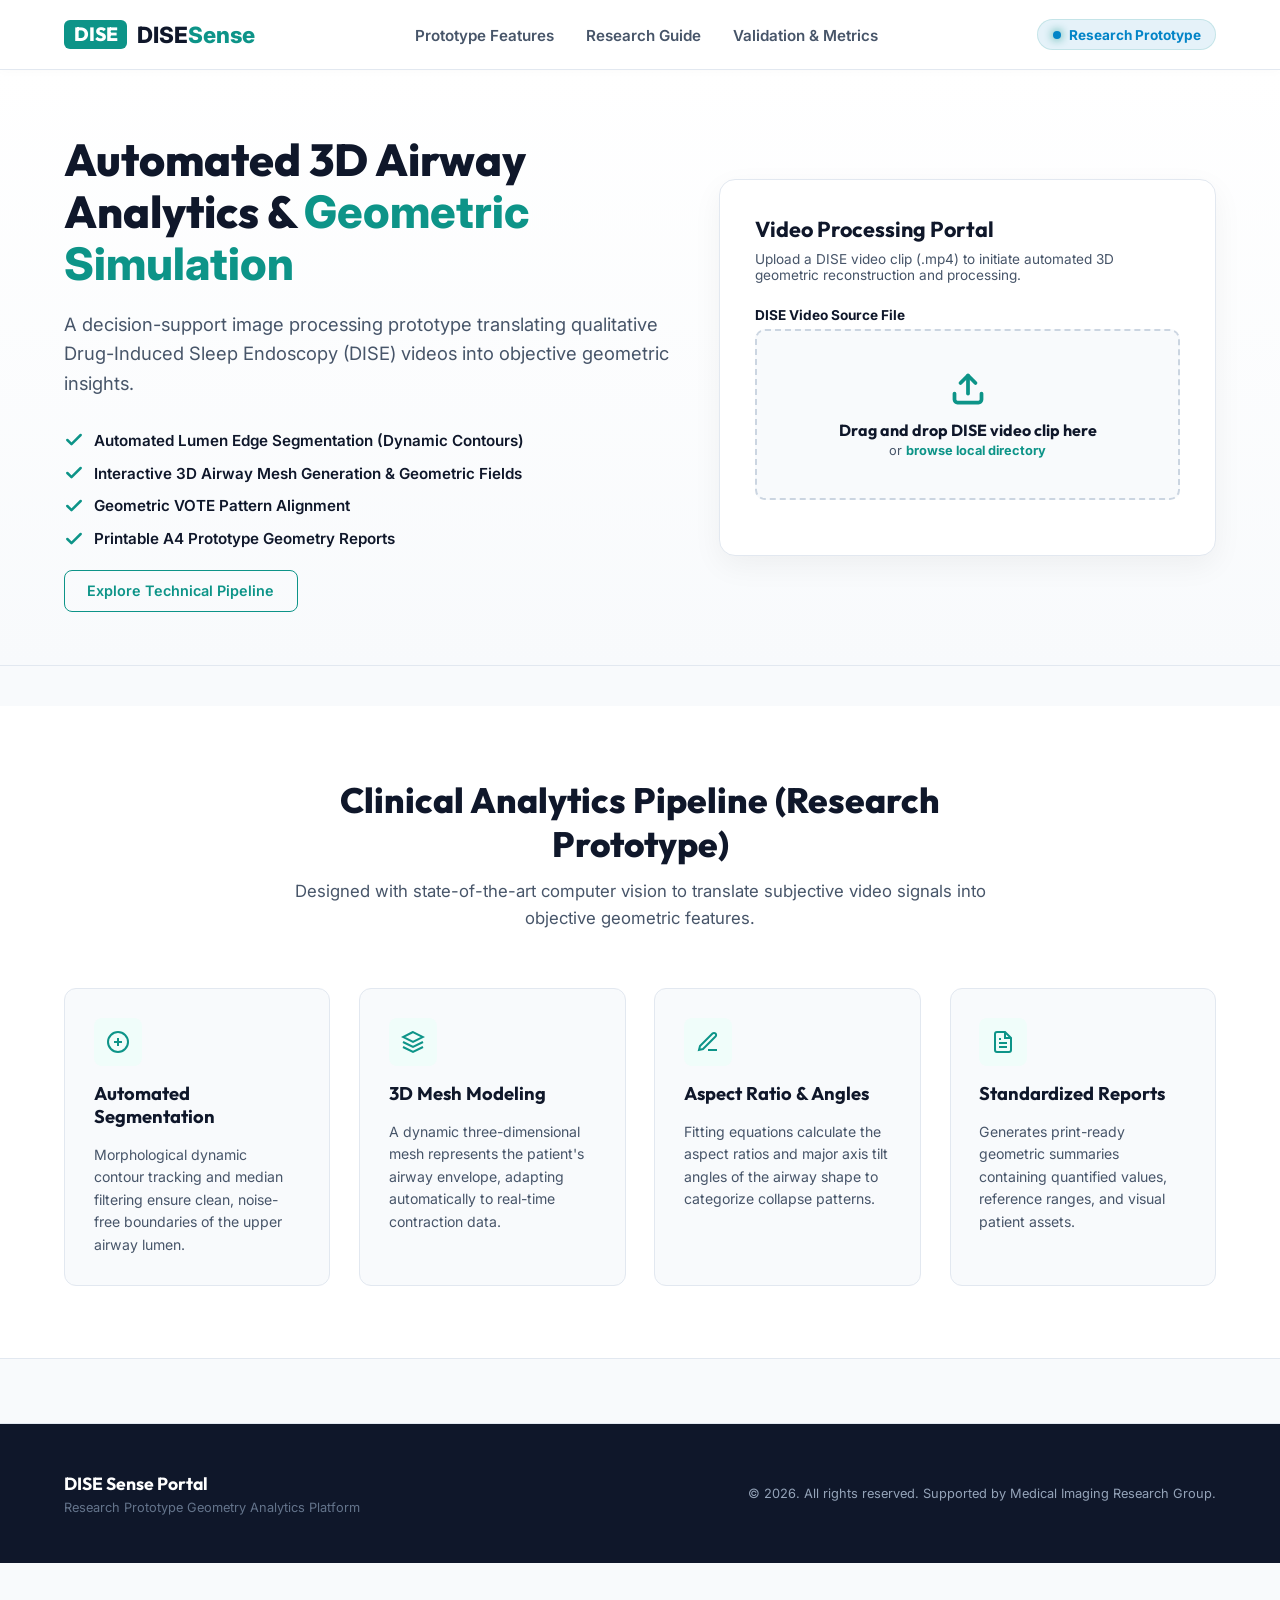
==== commit 8ecf21ad: "Fix Render upload processing timeout" ====
--- a/index.html
+++ b/index.html
@@ -21,13 +21,13 @@
                 <div class="logo-text">DISE<span>Sense</span></div>
             </a>
             <ul class="nav-links">
-                <li><a href="#services-anchor">Diagnostic Features</a></li>
-                <li><a href="visual_guide.html">Clinical Guide</a></li>
+                <li><a href="#services-anchor">Prototype Features</a></li>
+                <li><a href="visual_guide.html">Research Guide</a></li>
                 <li><a href="validation.html">Validation & Metrics</a></li>
             </ul>
             <div class="nav-actions">
-                <div class="status-badge">
-                    <div class="pulse"></div> Engine Online
+                <div class="status-badge" style="background: rgba(2, 132, 199, 0.1); color: #0284c7;">
+                    <div class="pulse" style="background: #0284c7;"></div> Research Prototype
                 </div>
             </div>
         </div>
@@ -37,34 +37,34 @@
     <header class="hero-section">
         <div class="container hero-grid">
             <div class="hero-content">
-                <h2>Automated 3D Airway Analytics & <span>DISE Simulation</span></h2>
+                <h2>Automated 3D Airway Analytics & <span>Geometric Simulation</span></h2>
                 <p class="subtitle">
-                    A state-of-the-art diagnostic decision-support system translating qualitative Drug-Induced Sleep Endoscopy (DISE) videos into objective mathematical insights.
+                    A decision-support image processing prototype translating qualitative Drug-Induced Sleep Endoscopy (DISE) videos into objective geometric insights.
                 </p>
                 <ul class="hero-features" style="list-style: none; padding: 0;">
                     <li>
                         <svg width="20" height="20" viewBox="0 0 24 24" fill="none" stroke="currentColor" stroke-width="3" stroke-linecap="round" stroke-linejoin="round">
                             <polyline points="20 6 9 17 4 12"></polyline>
                         </svg>
-                        Automated Lumen Edge Segmentation (Active Contours)
+                        Automated Lumen Edge Segmentation (Dynamic Contours)
                     </li>
                     <li>
                         <svg width="20" height="20" viewBox="0 0 24 24" fill="none" stroke="currentColor" stroke-width="3" stroke-linecap="round" stroke-linejoin="round">
                             <polyline points="20 6 9 17 4 12"></polyline>
                         </svg>
-                        Interactive 3D Airway Mesh Generation & Vector Fields
+                        Interactive 3D Airway Mesh Generation & Geometric Fields
                     </li>
                     <li>
                         <svg width="20" height="20" viewBox="0 0 24 24" fill="none" stroke="currentColor" stroke-width="3" stroke-linecap="round" stroke-linejoin="round">
                             <polyline points="20 6 9 17 4 12"></polyline>
                         </svg>
-                        Clinical VOTE Classification & Severity Alignment
+                        Geometric VOTE Pattern Alignment
                     </li>
                     <li>
                         <svg width="20" height="20" viewBox="0 0 24 24" fill="none" stroke="currentColor" stroke-width="3" stroke-linecap="round" stroke-linejoin="round">
                             <polyline points="20 6 9 17 4 12"></polyline>
                         </svg>
-                        Printable A4 Diagnostic PDF Reports
+                        Printable A4 Prototype Geometry Reports
                     </li>
                 </ul>
                 <div style="margin-top: 1rem;">
@@ -74,8 +74,8 @@
 
             <!-- Upload portal styled as Quote Calculator Card -->
             <div class="calculator-card" id="upload-section">
-                <h3>Video Analysis Portal</h3>
-                <p class="card-subtitle">Upload a DISE video clip (.mp4) to initiate automated 3D geometric reconstruction and diagnostics.</p>
+                <h3>Video Processing Portal</h3>
+                <p class="card-subtitle">Upload a DISE video clip (.mp4) to initiate automated 3D geometric reconstruction and processing.</p>
                 
                 <div class="form-group">
                     <label>DISE Video Source File</label>
@@ -112,14 +112,14 @@
                 <li class="step active" id="step-1">Decompressing video stream and extracting keyframes...</li>
                 <li class="step" id="step-2">Scanning dynamic region of interest (ROI) and removing noise artifacts...</li>
                 <li class="step" id="step-3">Performing contour tracking, aspect ratio, and angle calculation...</li>
-                <li class="step" id="step-4">Compiling 3D mesh segments, generating heatmaps and diagnostic vectors...</li>
+                <li class="step" id="step-4">Compiling 3D mesh segments, generating heatmaps and geometric vectors...</li>
             </ul>
         </section>
 
         <!-- Result Dashboard Card -->
         <section class="result-dashboard" id="result-section">
             <div class="result-header">
-                <h2>Clinical Airway Analysis & Visualizations</h2>
+                <h2>Airway Geometric Analysis & Visualizations (Prototype)</h2>
                 <div style="display: flex; gap: 0.8rem;">
                     <button class="btn-outline" style="border-color: #0d9488; color: #0d9488;" onclick="printReport()">Print Report</button>
                     <button class="btn-primary" onclick="resetApp()">New Analysis</button>
@@ -144,7 +144,7 @@
                             <h3>2D Endoscopy View</h3>
                             <div class="img-wrapper animated-wrapper" style="position: relative; border-radius: 8px; overflow: hidden; background: #000; display: flex; justify-content: center; align-items: center; height: 320px;">
                                 <img src="" id="gif-animation" alt="Collapse Sequence" style="height: 100%; width: auto; object-fit: contain;">
-                                <div class="img-badge play-badge" style="position: absolute; bottom: 10px; left: 10px; background: rgba(13, 148, 136, 0.95); color: white; padding: 0.3rem 0.8rem; border-radius: 20px; font-size: 0.75rem; font-weight: bold; z-index: 10;">AI 2D Contour Overlay</div>
+                                <div class="img-badge play-badge" style="position: absolute; bottom: 10px; left: 10px; background: rgba(13, 148, 136, 0.95); color: white; padding: 0.3rem 0.8rem; border-radius: 20px; font-size: 0.75rem; font-weight: bold; z-index: 10;">Automated Contour Overlay</div>
                             </div>
                             <div style="display: flex; gap: 0.8rem; justify-content: center; margin-top: 1rem; font-size: 0.72rem; flex-wrap: wrap;">
                                 <span style="display: flex; align-items: center; gap: 4px; background: #f0fdfa; color: #0f766e; padding: 3px 8px; border-radius: 6px; font-weight: 600; border: 1px solid #ccfbf1;">🟢 Airway Contour</span>
@@ -199,7 +199,7 @@
                     <!-- Bottom Row: Quantitative Metrics Card -->
                     <div style="margin-top: 1.5rem;">
                         <div class="detail-card" style="background: #ffffff; padding: 1.5rem;">
-                            <h3>Key Diagnostic Metrics</h3>
+                            <h3>Key Geometric Metrics</h3>
                             <div style="display: flex; justify-content: space-between; margin-top: 0.8rem; gap: 1.5rem; flex-wrap: wrap;">
                                 <div style="text-align: center; flex: 1; min-width: 150px;">
                                     <div style="font-size: 0.85rem; color: var(--text-muted); font-weight: 600;">Airway Area Reduction</div>
@@ -207,7 +207,7 @@
                                     <div id="val-severity" style="font-size: 0.75rem; margin-top: 8px; border-radius: 4px; padding: 4px 10px; display: inline-block; font-weight: bold;"></div>
                                 </div>
                                 <div style="text-align: center; flex: 1; min-width: 150px; border-left: 1px solid var(--card-border);">
-                                    <div style="font-size: 0.85rem; color: var(--text-muted); font-weight: 600;">Minimum Lumen Area</div>
+                                    <div style="font-size: 0.85rem; color: var(--text-muted); font-weight: 600;">Selected-cycle collapsed area</div>
                                     <div id="val-lumen" style="font-size: 2.5rem; font-weight: 800; color: #0f766e; margin-top: 0.4rem;">-- px²</div>
                                     <div style="font-size: 0.7rem; color: #64748b; margin-top: 8px;">*Calibrated relative to sensor depth</div>
                                 </div>
@@ -225,10 +225,10 @@
                                 <div class="slider-wrapper">
                                     <div class="slider-image-container">
                                         <div style="position: absolute; top: 12px; left: 12px; background: rgba(13, 148, 136, 0.95); color: white; z-index: 10; font-weight: bold; padding: 0.3rem 0.8rem; border-radius: 20px; font-size: 0.75rem; backdrop-filter: blur(4px);">
-                                            Max Open (ก่อนยุบตัว)
+                                            Selected-cycle open airway (ก่อนยุบตัว)
                                         </div>
                                         <div style="position: absolute; top: 12px; right: 12px; background: var(--danger); color: white; z-index: 10; font-weight: bold; padding: 0.3rem 0.8rem; border-radius: 20px; font-size: 0.75rem; backdrop-filter: blur(4px);">
-                                            Max Collapse (ขณะยุบตัว)
+                                            Selected-cycle collapsed airway (ขณะยุบตัว)
                                         </div>
                                         <img src="" id="result-img" class="base-image">
                                         <img src="" id="collapse-img" class="collapse-image">
@@ -238,9 +238,9 @@
                                         <div class="slider-line"></div>
                                     </div>
                                     <div class="slider-labels">
-                                        <span>Max Open (ก่อนยุบตัว)</span>
+                                        <span>Selected-cycle open airway (ก่อนยุบตัว)</span>
                                         <span>เลื่อนแกนจับเพื่อเปรียบเทียบลักษณะรูปทรง</span>
-                                        <span>Max Collapse (ขณะยุบตัว)</span>
+                                        <span>Selected-cycle collapsed airway (ขณะยุบตัว)</span>
                                     </div>
                                 </div>
                                 <div style="display: flex; justify-content: center; gap: 1.5rem; font-size: 0.85rem; color: var(--text-muted); margin-top: 1rem;">
@@ -260,21 +260,21 @@
                                 <div style="background: var(--bg-light); border: 1px solid var(--card-border); border-radius: 12px; padding: 1rem; margin-top: 0.5rem;">
                                     <div style="display: grid; grid-template-columns: repeat(3, 1fr); gap: 0.6rem; text-align: center;">
                                         <div style="background: #ffffff; border: 1px solid var(--card-border); padding: 0.5rem; border-radius: 8px;">
-                                            <div style="font-size: 0.7rem; font-weight: 700; color: #0d9488; margin-bottom: 0.3rem;">Max Open</div>
+                                            <div style="font-size: 0.65rem; font-weight: 700; color: #0d9488; margin-bottom: 0.3rem;">Selected Open</div>
                                             <div style="width: 100%; aspect-ratio: 1; display: flex; align-items: center; justify-content: center; background: var(--bg-light); border-radius: 6px; border: 1px solid var(--card-border); overflow: hidden;">
                                                 <canvas id="canvas-phase-max" width="150" height="150" style="width: 100%; height: 100%;"></canvas>
                                             </div>
                                             <div id="phase-area-max" style="font-size: 0.8rem; font-weight: bold; color: #0d9488; margin-top: 0.4rem; font-family: monospace;">-- px²</div>
                                         </div>
                                         <div style="background: #ffffff; border: 1px solid var(--card-border); padding: 0.5rem; border-radius: 8px;">
-                                            <div style="font-size: 0.7rem; font-weight: 700; color: #d97706; margin-bottom: 0.3rem;">Transition</div>
+                                            <div style="font-size: 0.65rem; font-weight: 700; color: #d97706; margin-bottom: 0.3rem;">Transition</div>
                                             <div style="width: 100%; aspect-ratio: 1; display: flex; align-items: center; justify-content: center; background: var(--bg-light); border-radius: 6px; border: 1px solid var(--card-border); overflow: hidden;">
                                                 <canvas id="canvas-phase-mid" width="150" height="150" style="width: 100%; height: 100%;"></canvas>
                                             </div>
                                             <div id="phase-area-mid" style="font-size: 0.8rem; font-weight: bold; color: #d97706; margin-top: 0.4rem; font-family: monospace;">-- px²</div>
                                         </div>
                                         <div style="background: #ffffff; border: 1px solid var(--card-border); padding: 0.5rem; border-radius: 8px;">
-                                            <div style="font-size: 0.7rem; font-weight: 700; color: var(--danger); margin-bottom: 0.3rem;">Max Collapse</div>
+                                            <div style="font-size: 0.65rem; font-weight: 700; color: var(--danger); margin-bottom: 0.3rem;">Selected Collapsed</div>
                                             <div style="width: 100%; aspect-ratio: 1; display: flex; align-items: center; justify-content: center; background: var(--bg-light); border-radius: 6px; border: 1px solid var(--card-border); overflow: hidden;">
                                                 <canvas id="canvas-phase-min" width="150" height="150" style="width: 100%; height: 100%;"></canvas>
                                             </div>
@@ -304,8 +304,12 @@
 
                 <!-- Tab 3: Clinical Report & Academic Reasoning -->
                 <div class="tab-content" id="tab-report">
-                    <div id="borderline-warning" class="warning-alert" style="display: none; background: #fffbeb; border: 1px solid #f59e0b; color: #b45309; padding: 1rem; border-radius: 8px; font-size: 0.85rem; margin-bottom: 1.5rem; font-weight: bold;">
-                        ⚠️ ข้อควรระวังทางเรขาคณิต: ค่าความเชื่อมั่นต่ำกว่า 60% สรีระทางเดินหายใจอาจก้ำกึ่งหรือมีรูปร่างไม่ชัดเจน กรุณาประเมินตามประเด็นของแพทย์
+                    <div id="borderline-warning" class="warning-alert" style="display: none; background: #fffbeb; border: 1px solid #f59e0b; color: #b45309; padding: 1rem; border-radius: 8px; font-size: 0.85rem; margin-bottom: 1.5rem;">
+                        <span style="font-weight: bold;">⚠️ ข้อควรระวังและประเด็นคุณภาพวิเคราะห์ (Analysis Reliability Warning):</span>
+                        <ul id="warning-list" style="margin: 0.5rem 0 0 1.2rem; padding: 0;">
+                            <li>ค่าความเชื่อมั่นต่ำกว่าเกณฑ์มาตรฐานวิเคราะห์เชิงโครงสร้างเรขาคณิต</li>
+                        </ul>
+                        <div style="margin-top: 0.5rem; font-size: 0.78rem; font-style: italic;">* กรุณาประเมินและทบทวนรายละเอียดร่วมกับผู้เชี่ยวชาญทางการแพทย์</div>
                     </div>
                     
                     <div class="dashboard-grid">
@@ -315,7 +319,7 @@
                                 <h3>Geometric Classification</h3>
                                 <div class="collapse-type" id="geom-collapse-type">Concentric</div>
                                 <div class="confidence-bar-container">
-                                    <div class="confidence-value" id="geom-confidence-value">AI Confidence: 0%</div>
+                                    <div class="confidence-value" id="geom-confidence-value">Analysis Quality Score: 0%</div>
                                     <div class="mini-progress-bg">
                                         <div class="mini-progress-fill" id="geom-progress-fill"></div>
                                     </div>
@@ -325,22 +329,33 @@
                             <!-- Area reduction table -->
                             <div class="detail-card" style="background: #ffffff;">
                                 <h3>Quantitative Airway Summary</h3>
+                                <p class="card-subtitle" style="font-size: 0.72rem; line-height: 1.4; color: var(--text-muted); margin-bottom: 0.8rem;">
+                                    The system selects a representative breathing cycle and compares the open-airway phase with the collapsed-airway phase within that cycle. These frames are selected-cycle peak/trough frames, not necessarily the global maximum/minimum across the entire video.
+                                </p>
                                 <div style="display: flex; flex-direction: column; gap: 0.6rem; font-size: 0.88rem; margin-top: 0.5rem;">
                                     <div style="display: flex; justify-content: space-between; border-bottom: 1px solid var(--card-border); padding-bottom: 0.4rem;">
                                         <span style="color: var(--text-muted); font-weight: 500;">Airway Area Reduction:</span>
                                         <strong id="val-reduction-report" style="color: var(--primary);">--%</strong>
                                     </div>
-                                    <div style="display: flex; justify-content: space-between; padding-bottom: 0.4rem;">
-                                        <span style="color: var(--text-muted); font-weight: 500;">Minimum Lumen Area:</span>
-                                        <strong id="val-lumen-report" style="color: #0f766e;">-- px²</strong>
+                                    <div style="display: flex; justify-content: space-between; border-bottom: 1px solid var(--card-border); padding-bottom: 0.4rem;">
+                                        <span style="color: var(--text-muted); font-weight: 500;">Selected-cycle open area:</span>
+                                        <strong id="val-max-area-report" style="color: #0f766e;">-- px²</strong>
+                                    </div>
+                                    <div style="display: flex; justify-content: space-between; border-bottom: 1px solid var(--card-border); padding-bottom: 0.4rem;">
+                                        <span style="color: var(--text-muted); font-weight: 500;">Selected-cycle collapsed area:</span>
+                                        <strong id="val-lumen-report" style="color: #991b1b;">-- px²</strong>
+                                    </div>
+                                    <div style="display: flex; justify-content: space-between; border-bottom: 1px solid var(--card-border); padding-bottom: 0.4rem;">
+                                        <span style="color: var(--text-muted); font-weight: 500;">Breathing Cycle Selected:</span>
+                                        <span style="font-size: 0.78rem;">เฟรม <strong id="val-peak-open">--</strong> (เปิดสุด) ถึง เฟรม <strong id="val-peak-collapse">--</strong> (ยุบสุด)</span>
                                     </div>
                                 </div>
                             </div>
 
                             <!-- Clinical Database Reference Comparison -->
                             <div class="detail-card" id="clinical-reference-card" style="display: none; border-left: 4px solid #0f766e; background: #ffffff; padding: 1.2rem;">
-                                <h3>Physician Consensus Comparison</h3>
-                                <p class="card-subtitle" style="margin-bottom: 0.8rem; font-size: 0.75rem;">เปรียบเทียบผลลัพธ์คำนวณจริงของ AI กับประวัติเฉลยของแพทย์ (Gold Standard)</p>
+                                <h3>Consensus Reference Comparison</h3>
+                                <p class="card-subtitle" style="margin-bottom: 0.8rem; font-size: 0.75rem;">เปรียบเทียบผลลัพธ์คำนวณจริงของโมเดลกับประวัติเฉลยของแพทย์ (Gold Standard)</p>
                                 <div style="display: flex; flex-direction: column; gap: 0.5rem; font-size: 0.85rem;">
                                     <div style="display: flex; justify-content: space-between; border-bottom: 1px dashed #e2e8f0; padding-bottom: 0.3rem;">
                                         <span style="color: var(--text-muted);">ผลแพทย์ (Physicians VOTE):</span>
@@ -363,7 +378,7 @@
 
                             <div class="detail-card" id="clinical-reference-empty" style="border-left: 4px solid #94a3b8; background: #ffffff; padding: 1.2rem;">
                                 <h3>Physician Consensus Comparison</h3>
-                                <p class="card-subtitle" style="margin-bottom: 0.4rem; font-size: 0.75rem;">เปรียบเทียบผลลัพธ์คำนวณจริงของ AI กับประวัติเฉลยของแพทย์</p>
+                                <p class="card-subtitle" style="margin-bottom: 0.4rem; font-size: 0.75rem;">เปรียบเทียบผลลัพธ์คำนวณจริงของระบบกับประวัติเฉลยของแพทย์</p>
                                 <div style="background: #f8fafc; border: 1px solid #e2e8f0; border-radius: 6px; padding: 0.8rem; text-align: center; font-size: 0.8rem; color: #64748b;">
                                     👤 เคสคนไข้ใหม่ (ไม่อยู่ในระบบสแกนฐานข้อมูล 30 เคสอ้างอิง)
                                 </div>
@@ -387,7 +402,7 @@
                                 <path d="M6 18H4a2 2 0 0 1-2-2v-5a2 2 0 0 1 2-2h16a2 2 0 0 1 2 2v5a2 2 0 0 1-2 2h-2"></path>
                                 <rect x="6" y="14" width="12" height="8"></rect>
                             </svg>
-                            Print Official Clinical Report (A4)
+                            Print Official Geometry Report (A4)
                         </button>
                     </div>
                 </div>
@@ -399,8 +414,8 @@
     <section class="services-section" id="services-anchor">
         <div class="container">
             <div class="section-header">
-                <h2>Clinical Analytics Capabilities</h2>
-                <p>Designed with state-of-the-art computer vision to translate subjective video signals into objective medical features.</p>
+                <h2>Clinical Analytics Pipeline (Research Prototype)</h2>
+                <p>Designed with state-of-the-art computer vision to translate subjective video signals into objective geometric features.</p>
             </div>
             
             <div class="services-grid">
@@ -414,7 +429,7 @@
                         </svg>
                     </div>
                     <h3>Automated Segmentation</h3>
-                    <p>Morphological active contour tracking and median filtering ensure clean, noise-free boundaries of the upper airway lumen.</p>
+                    <p>Morphological dynamic contour tracking and median filtering ensure clean, noise-free boundaries of the upper airway lumen.</p>
                 </div>
                 
                 <!-- Card 2 -->
@@ -454,7 +469,7 @@
                         </svg>
                     </div>
                     <h3>Standardized Reports</h3>
-                    <p>Generates print-ready diagnostic summaries containing quantified values, reference ranges, and visual patient assets.</p>
+                    <p>Generates print-ready geometric summaries containing quantified values, reference ranges, and visual patient assets.</p>
                 </div>
             </div>
         </div>
@@ -465,7 +480,7 @@
         <div class="container">
             <div>
                 <p style="font-weight: bold; color: white; margin-bottom: 0.3rem; font-size: 1.1rem; font-family: 'Outfit', sans-serif;">DISE Sense Portal</p>
-                <p style="font-size: 0.8rem; color: #64748b;">Clinical 3D Airway Geometric Analytics Platform</p>
+                <p style="font-size: 0.8rem; color: #64748b;">Research Prototype Geometry Analytics Platform</p>
             </div>
             <div>
                 <p style="font-size: 0.8rem;">&copy; 2026. All rights reserved. Supported by Medical Imaging Research Group.</p>
@@ -479,7 +494,7 @@
             <div class="print-logo" style="font-size: 1.5rem; font-weight: bold; border: 2px solid #000; padding: 2px 8px; font-family: monospace; letter-spacing: 1px;">DISE SENSE</div>
             <div class="print-title">
                 <h1>DISE Airway Geometric Analysis Report</h1>
-                <p>รายงานผลการตรวจทางเดินหายใจส่องกล้องขณะหลับ (Drug-Induced Sleep Endoscopy)</p>
+                <p>รายงานการวิเคราะห์สัณฐานทางเดินหายใจส่องกล้องขณะหลับ (Drug-Induced Sleep Endoscopy - Research Prototype)</p>
             </div>
         </div>
         
@@ -491,17 +506,17 @@
                 <tr>
                     <th>ดัชนีชี้วัดเชิงคำนวณ (Automated Metric)</th>
                     <th>ผลลัพธ์ (Value)</th>
-                    <th>เกณฑ์อ้างอิงทางคลินิก (Reference Range)</th>
+                    <th>เกณฑ์อ้างอิงตามสถิติระบบต้นแบบ (Reference Range)</th>
                 </tr>
                 <tr>
                     <td><b>เปอร์เซ็นต์การตีบแคบของช่องลม (Airway Reduction)</b></td>
                     <td id="print-val-reduction" style="font-weight: bold; font-size: 1.15rem; color: #dc2626;">--%</td>
-                    <td>Mild: &lt;50% | Partial: 50-75% | Severe: &gt;75%</td>
+                    <td>Normal: &lt;50% | Partial: 50-75% | Severe: &gt;75%</td>
                 </tr>
                 <tr>
                     <td><b>พื้นที่ช่องลมที่แคบที่สุด (Min Lumen Area)</b></td>
                     <td id="print-val-lumen" style="font-weight: bold; font-size: 1.1rem;">-- px²</td>
-                    <td>อ้างอิงตามระดับความลึกเซนเซอร์กล้อง</td>
+                    <td>หน่วยพิกเซลอ้างอิงตามกรอบวงกลมครอบ (Circle Mask 224x224)</td>
                 </tr>
                 <tr>
                     <td><b>การวินิจฉัยเชิงเรขาคณิต (Geometric Classification)</b></td>
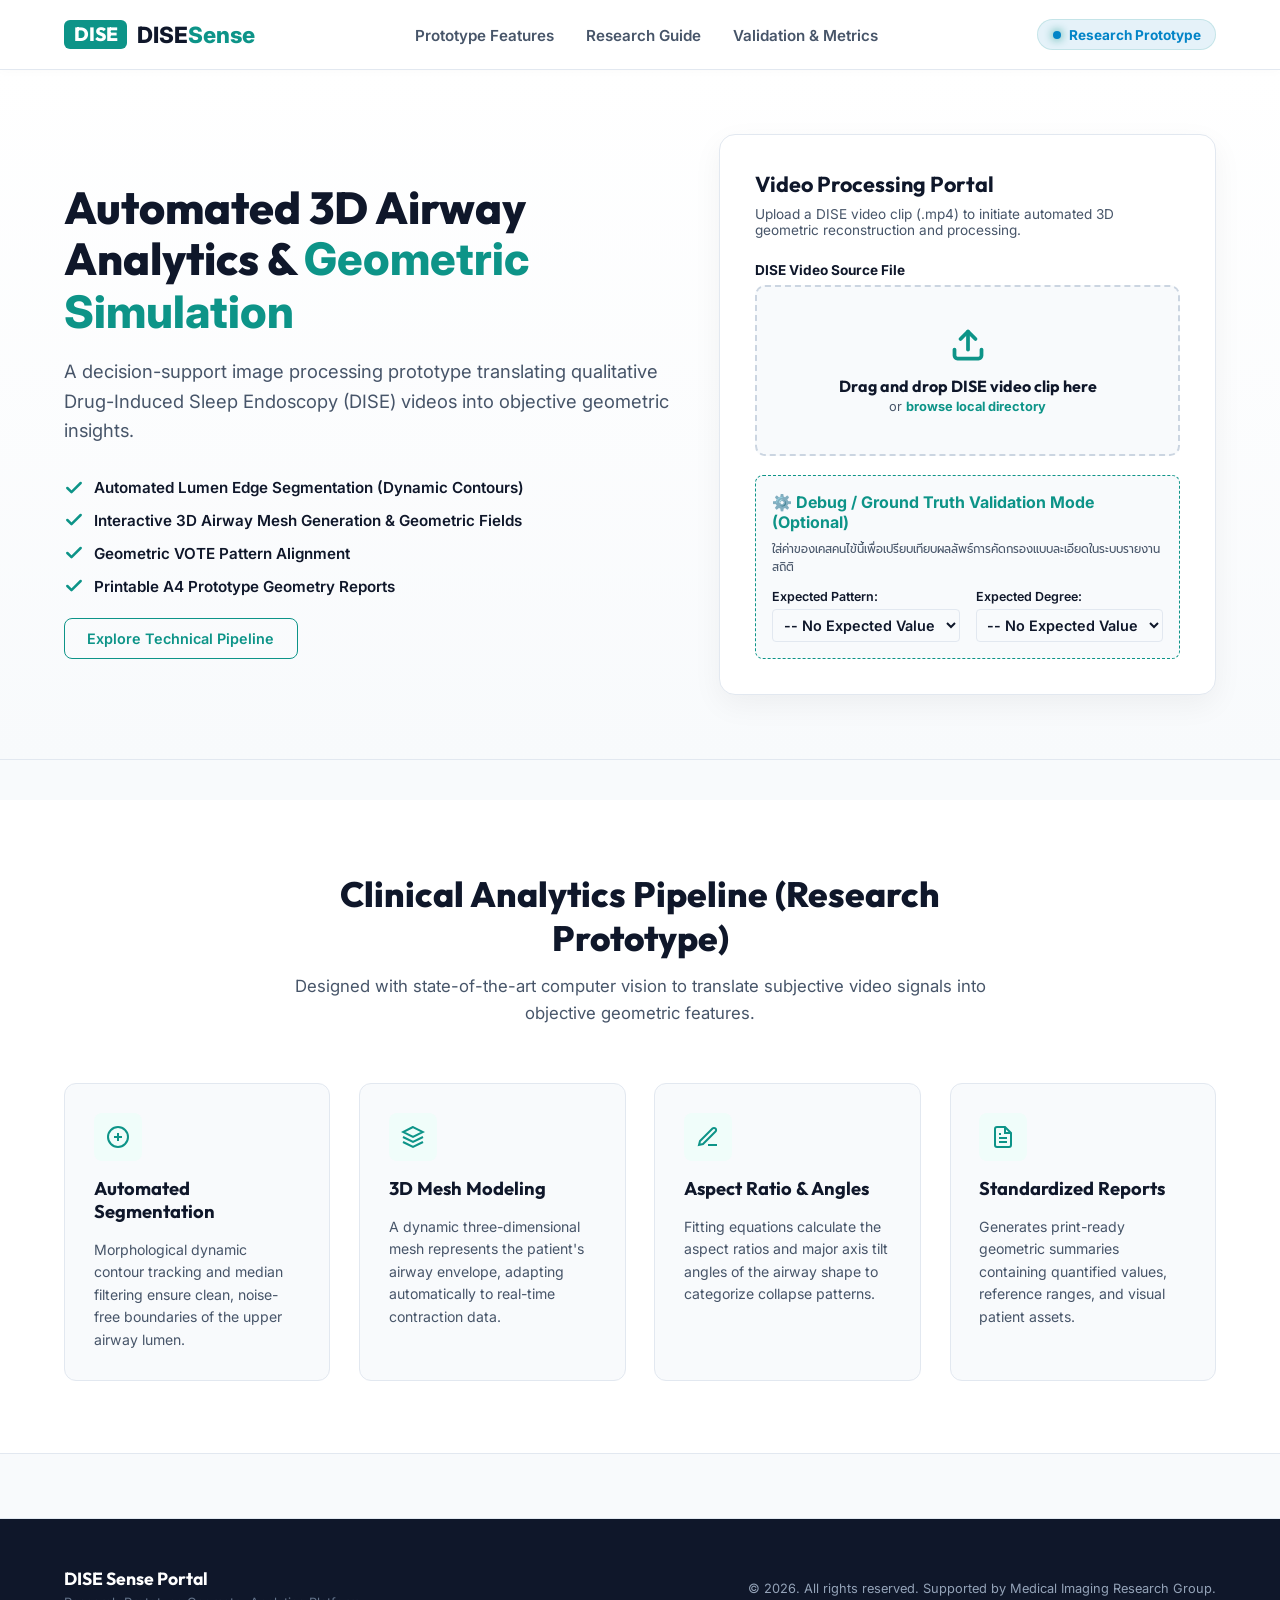
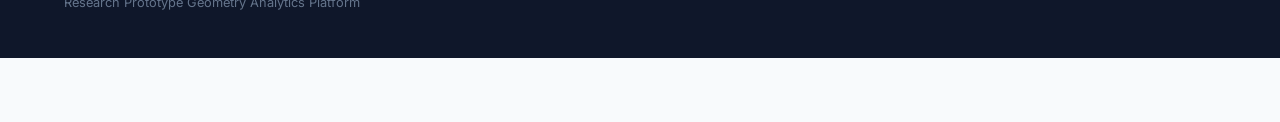
==== commit 61e9d58a: "Improve contour reliability and collapse detection" ====
--- a/index.html
+++ b/index.html
@@ -92,6 +92,37 @@
                         <input type="file" id="file-input" accept="video/mp4" hidden>
                     </div>
                 </div>
+                
+                <!-- Debug mode input fields -->
+                <div style="margin-top: 1rem; border: 1px dashed var(--primary); border-radius: 8px; padding: 1rem; background: var(--bg-light);">
+                    <h4 style="margin-bottom: 0.5rem; color: var(--primary); display: flex; align-items: center; gap: 4px;">
+                        <span>⚙️ Debug / Ground Truth Validation Mode (Optional)</span>
+                    </h4>
+                    <p style="font-size: 0.72rem; color: var(--text-muted); margin-bottom: 0.8rem;">
+                        ใส่ค่าของเคสคนไข้นี้เพื่อเปรียบเทียบผลลัพธ์การคัดกรองแบบละเอียดในระบบรายงานสถิติ
+                    </p>
+                    <div style="display: flex; gap: 1rem; flex-wrap: wrap;">
+                        <div style="flex: 1; min-width: 140px;">
+                            <label style="font-size: 0.78rem; font-weight: 600; display: block; margin-bottom: 0.3rem;">Expected Pattern:</label>
+                            <select id="expected-class" style="width: 100%; padding: 0.4rem; border-radius: 4px; border: 1px solid var(--card-border);">
+                                <option value="">-- No Expected Value --</option>
+                                <option value="Normal">Normal</option>
+                                <option value="AP">AP</option>
+                                <option value="Lateral">Lateral</option>
+                                <option value="Concentric">Concentric</option>
+                            </select>
+                        </div>
+                        <div style="flex: 1; min-width: 140px;">
+                            <label style="font-size: 0.78rem; font-weight: 600; display: block; margin-bottom: 0.3rem;">Expected Degree:</label>
+                            <select id="expected-degree" style="width: 100%; padding: 0.4rem; border-radius: 4px; border: 1px solid var(--card-border);">
+                                <option value="">-- No Expected Value --</option>
+                                <option value="0">Degree 0 (Normal)</option>
+                                <option value="1">Degree 1 (Partial)</option>
+                                <option value="2">Degree 2 (Complete)</option>
+                            </select>
+                        </div>
+                    </div>
+                </div>
             </div>
         </div>
     </header>
@@ -207,9 +238,9 @@
                                     <div id="val-severity" style="font-size: 0.75rem; margin-top: 8px; border-radius: 4px; padding: 4px 10px; display: inline-block; font-weight: bold;"></div>
                                 </div>
                                 <div style="text-align: center; flex: 1; min-width: 150px; border-left: 1px solid var(--card-border);">
-                                    <div style="font-size: 0.85rem; color: var(--text-muted); font-weight: 600;">Selected-cycle collapsed area</div>
+                                    <div style="font-size: 0.85rem; color: var(--text-muted); font-weight: 600;">Collapse area used for reduction</div>
                                     <div id="val-lumen" style="font-size: 2.5rem; font-weight: 800; color: #0f766e; margin-top: 0.4rem;">-- px²</div>
-                                    <div style="font-size: 0.7rem; color: #64748b; margin-top: 8px;">*Calibrated relative to sensor depth</div>
+                                    <div style="font-size: 0.7rem; color: #64748b; margin-top: 8px;">*Averaged lowest area phase (non-fallback preferred)</div>
                                 </div>
                             </div>
                         </div>
@@ -376,11 +407,57 @@
                                 </div>
                             </div>
 
-                            <div class="detail-card" id="clinical-reference-empty" style="border-left: 4px solid #94a3b8; background: #ffffff; padding: 1.2rem;">
-                                <h3>Physician Consensus Comparison</h3>
-                                <p class="card-subtitle" style="margin-bottom: 0.4rem; font-size: 0.75rem;">เปรียบเทียบผลลัพธ์คำนวณจริงของระบบกับประวัติเฉลยของแพทย์</p>
-                                <div style="background: #f8fafc; border: 1px solid #e2e8f0; border-radius: 6px; padding: 0.8rem; text-align: center; font-size: 0.8rem; color: #64748b;">
-                                    👤 เคสคนไข้ใหม่ (ไม่อยู่ในระบบสแกนฐานข้อมูล 30 เคสอ้างอิง)
+                            <!-- Diagnostic Validation Diagnostics Card -->
+                            <div class="detail-card" style="background: #f8fafc; border: 1px solid #cbd5e1; padding: 1.2rem;">
+                                <h3 style="color: #475569; display: flex; align-items: center; justify-content: space-between;">
+                                    <span>🔍 Diagnostic Geometry Values</span>
+                                    <span style="font-size: 0.65rem; background: #e2e8f0; color: #475569; padding: 2px 6px; border-radius: 4px;">DEBUG</span>
+                                </h3>
+                                <div style="display: flex; flex-direction: column; gap: 0.4rem; font-size: 0.78rem; margin-top: 0.6rem;">
+                                    <!-- Expected Validation row -->
+                                    <div id="debug-validation-alert" style="display:none; padding: 0.5rem; border-radius: 4px; font-weight: bold; text-align: center; margin-bottom: 0.4rem;"></div>
+                                    
+                                    <!-- Cycle details -->
+                                    <div style="display: flex; justify-content: space-between; border-bottom: 1px solid #e2e8f0; padding-bottom: 0.2rem;">
+                                        <span style="color: #64748b;">Selected-Cycle Open/Collapse Frame:</span>
+                                        <span id="dbg-frames" style="font-family: monospace; font-weight: 600;">-- / --</span>
+                                    </div>
+                                    <div style="display: flex; justify-content: space-between; border-bottom: 1px solid #e2e8f0; padding-bottom: 0.2rem;">
+                                        <span style="color: #64748b;">Actual Open/Collapse Frame (Lowest Area):</span>
+                                        <span id="dbg-actual-frames" style="font-family: monospace; font-weight: 600;">-- / --</span>
+                                    </div>
+                                    <div style="display: flex; justify-content: space-between; border-bottom: 1px solid #e2e8f0; padding-bottom: 0.2rem;">
+                                        <span style="color: #64748b;">Max/Min Area:</span>
+                                        <span id="dbg-areas" style="font-family: monospace; font-weight: 600;">-- / -- px²</span>
+                                    </div>
+                                    <div style="display: flex; justify-content: space-between; border-bottom: 1px solid #e2e8f0; padding-bottom: 0.2rem;">
+                                        <span style="color: #64748b;">Collapse Area Used for Reduction:</span>
+                                        <span id="dbg-collapse-used" style="font-family: monospace; font-weight: 600; color: #b91c1c;">-- px²</span>
+                                    </div>
+                                    <div style="display: flex; justify-content: space-between; border-bottom: 1px solid #e2e8f0; padding-bottom: 0.2rem;">
+                                        <span style="color: #64748b;">Area Reduction:</span>
+                                        <span id="dbg-reduction" style="font-family: monospace; font-weight: 600; color: var(--primary);">--%</span>
+                                    </div>
+                                    <div style="display: flex; justify-content: space-between; border-bottom: 1px solid #e2e8f0; padding-bottom: 0.2rem;">
+                                        <span style="color: #64748b;">Total Valid / Fallback Contours:</span>
+                                        <span id="dbg-contours" style="font-family: monospace; font-weight: 600;">-- / --</span>
+                                    </div>
+                                    <div style="display: flex; justify-content: space-between; border-bottom: 1px solid #e2e8f0; padding-bottom: 0.2rem;">
+                                        <span style="color: #64748b;">Fallback in Lowest 25% Phase:</span>
+                                        <span id="dbg-contours-lowest" style="font-family: monospace; font-weight: 600;">--</span>
+                                    </div>
+                                    <div style="display: flex; justify-content: space-between; border-bottom: 1px solid #e2e8f0; padding-bottom: 0.2rem;">
+                                        <span style="color: #64748b;">Min/Max Aspect Ratio:</span>
+                                        <span id="dbg-aspect" style="font-family: monospace; font-weight: 600;">--</span>
+                                    </div>
+                                    <div style="display: flex; justify-content: space-between; border-bottom: 1px solid #e2e8f0; padding-bottom: 0.2rem;">
+                                        <span style="color: #64748b;">Ellipse Angle:</span>
+                                        <span id="dbg-angle" style="font-family: monospace; font-weight: 600;">--°</span>
+                                    </div>
+                                    <div style="display: flex; justify-content: space-between; border-bottom: 1px solid #e2e8f0; padding-bottom: 0.2rem;">
+                                        <span style="color: #64748b;">Red Major / Red Minor:</span>
+                                        <span id="dbg-bbox" style="font-family: monospace; font-weight: 600;">-- / --</span>
+                                    </div>
                                 </div>
                             </div>
                         </div>
